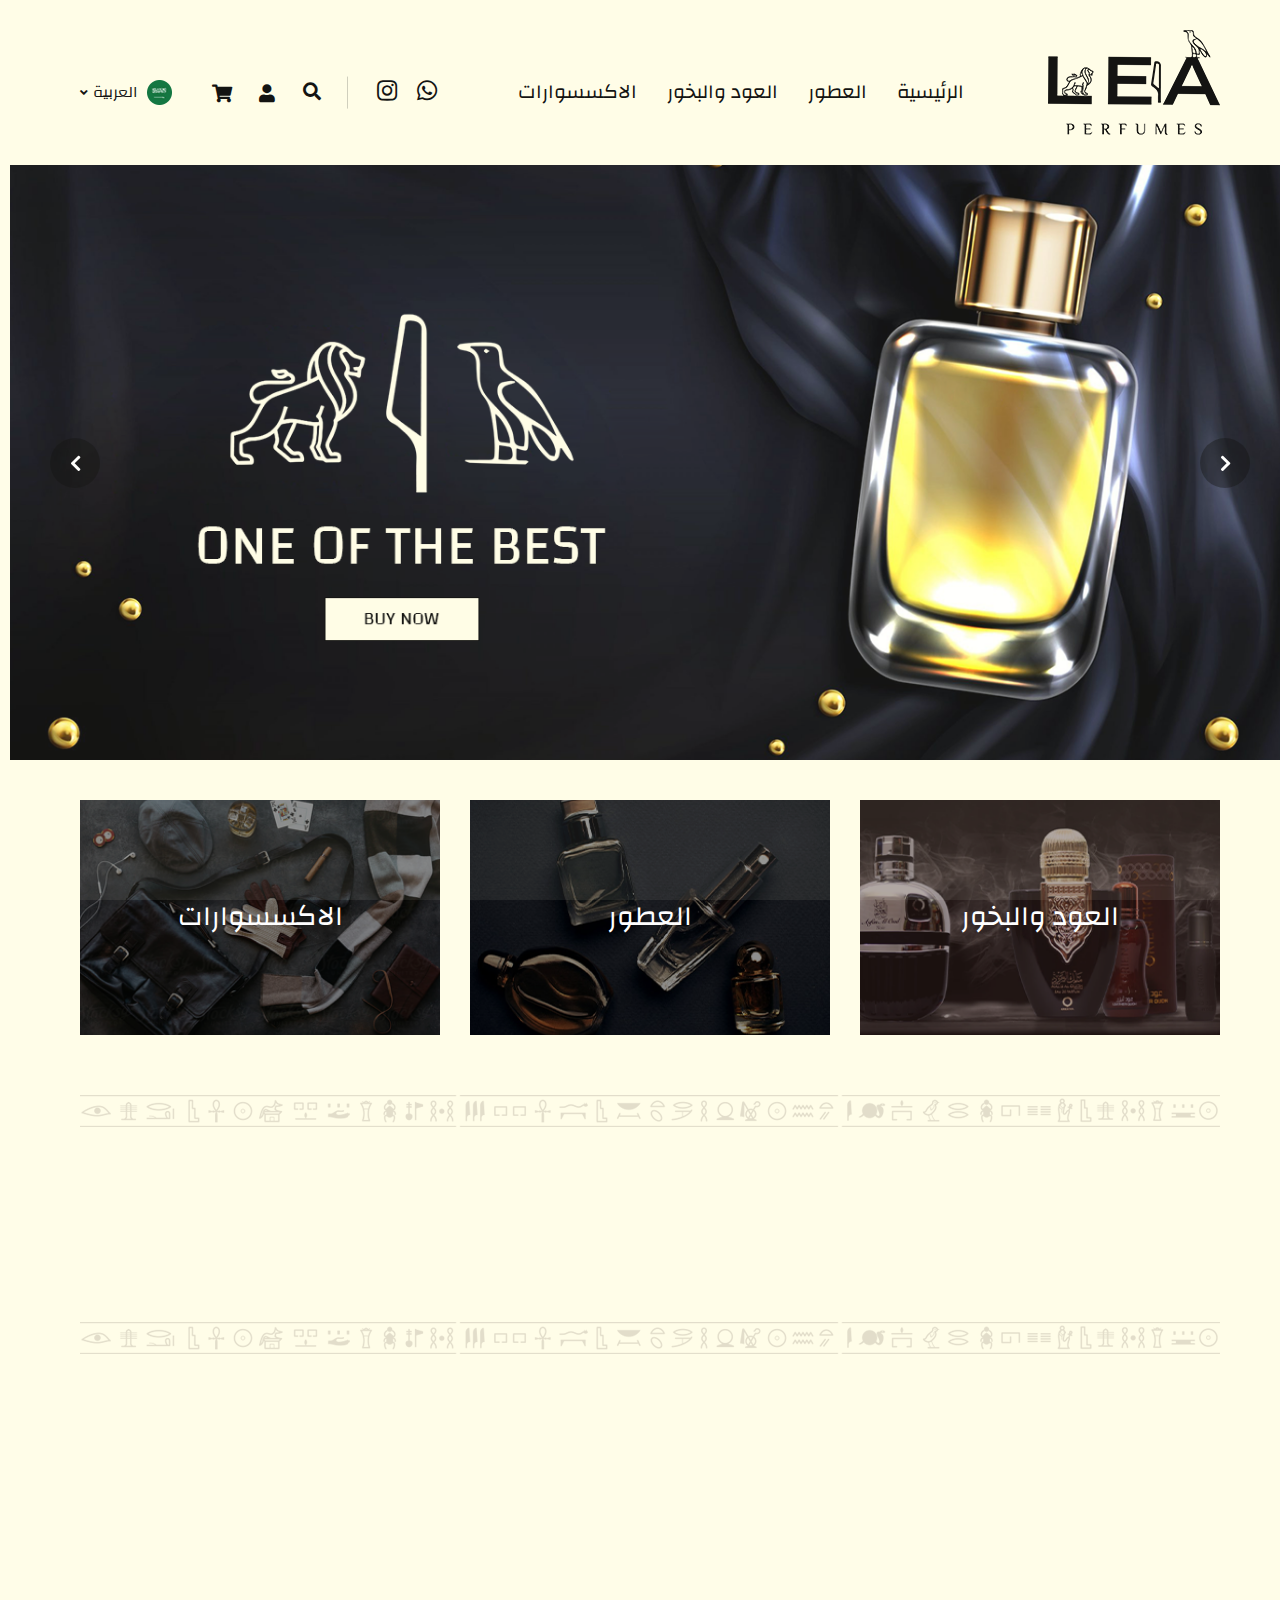
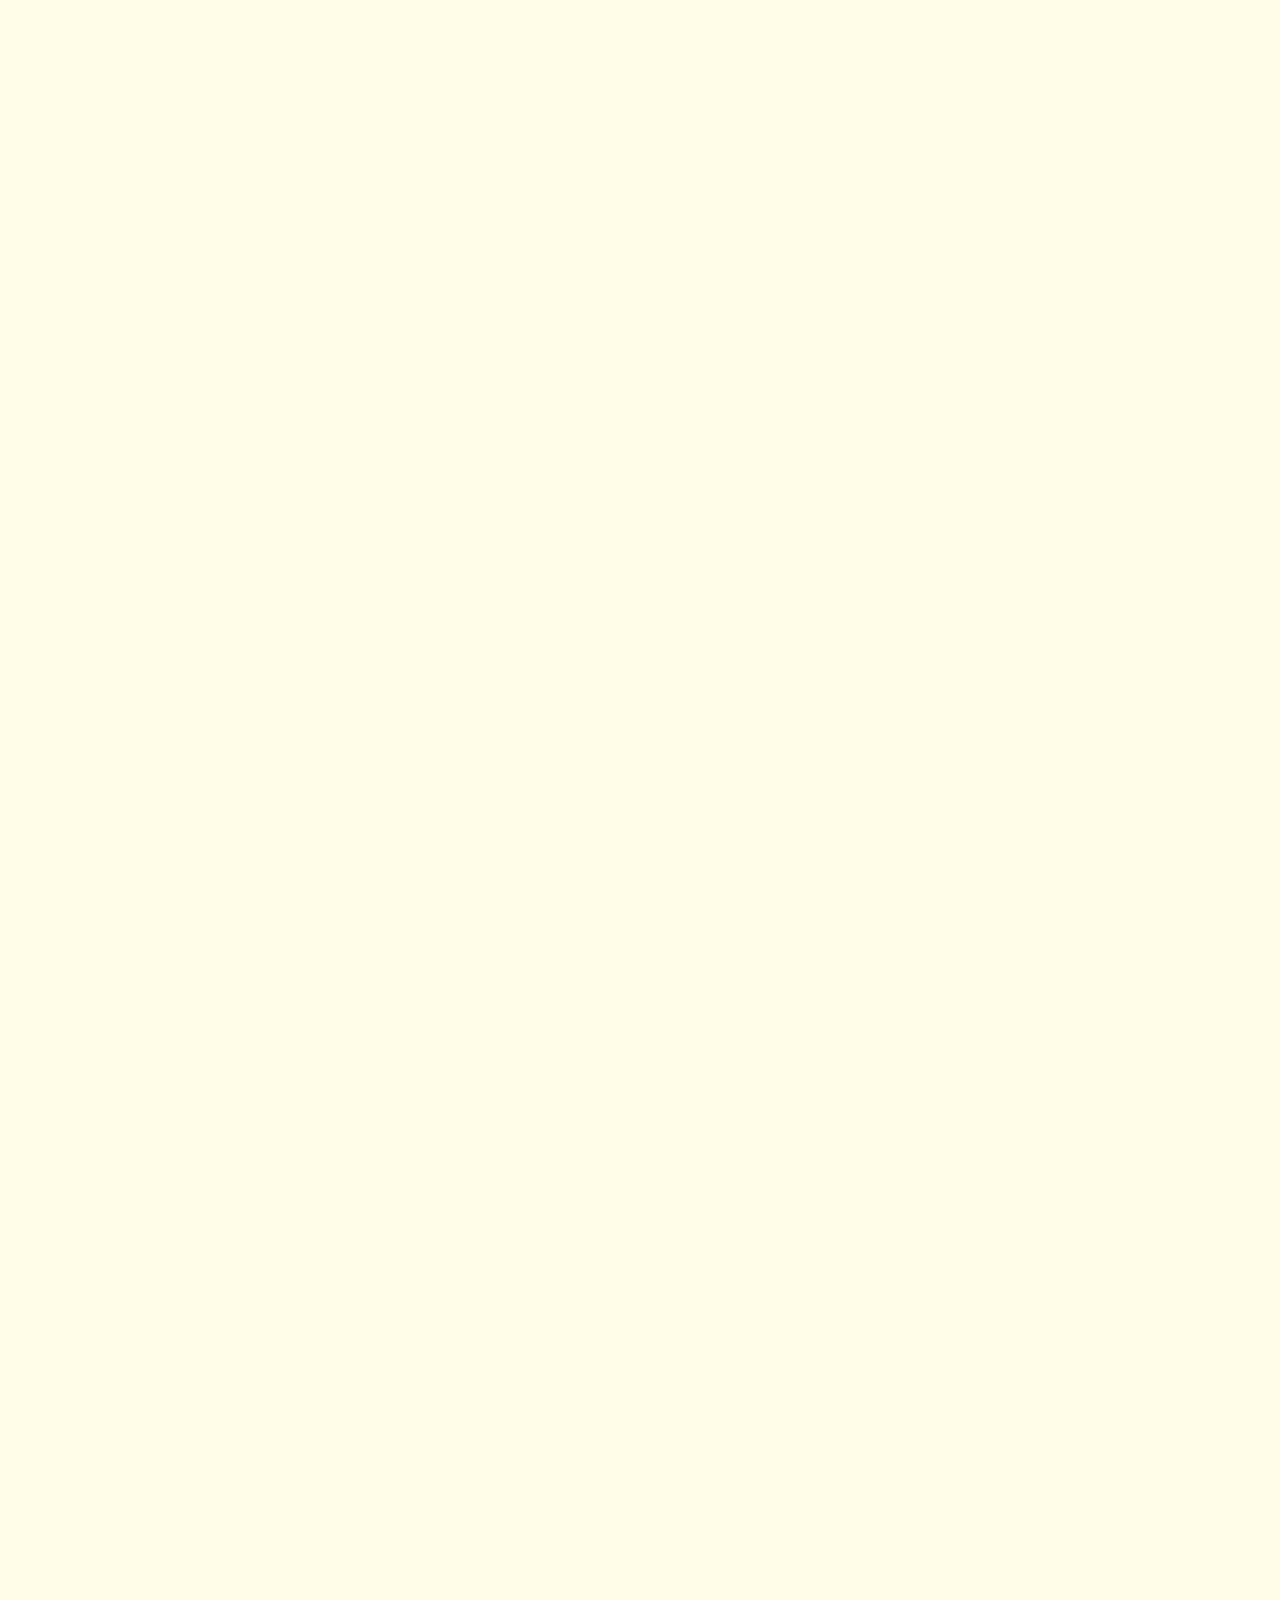
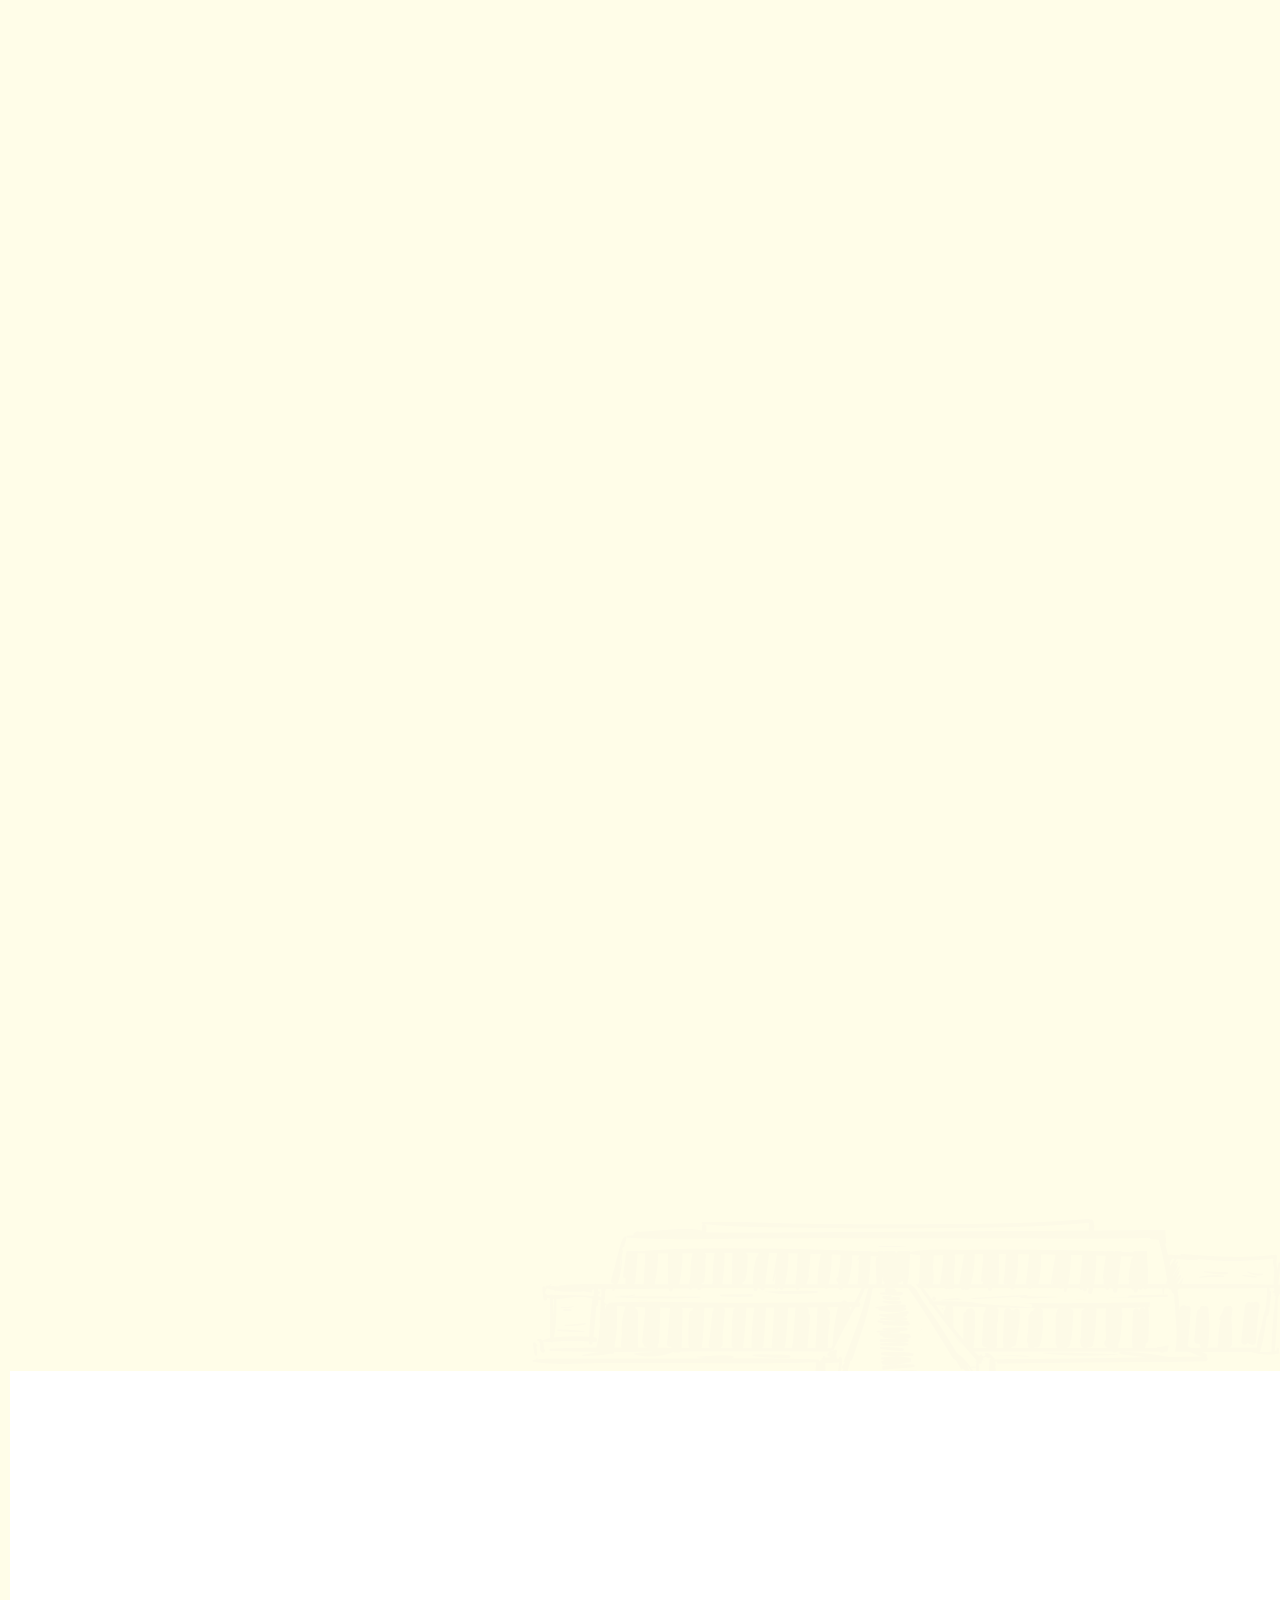
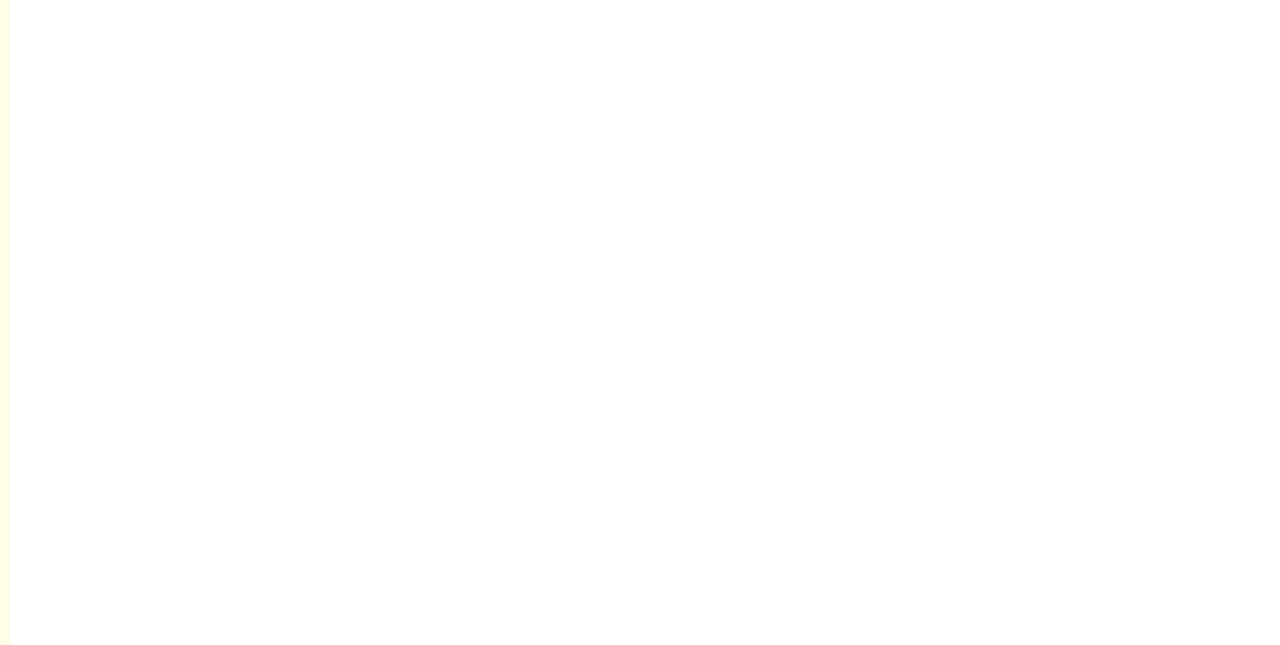
==== index-ar.html @ 0397a3d7 "Adding Project Files" ====
<!DOCTYPE html>

<html lang="ar" dir="rtl">

<head>
    <meta charset="utf-8">
    <meta http-equiv="X-UA-Compatible" content="IE=edge">
    <title>عطور ليا</title>
    <meta name="description" content="">
    <meta name="viewport" content="width=device-width, initial-scale=1">
    <link rel="icon" href="images/logo/logo.png" type="image/x-icon">
    <link rel="stylesheet" href="css/all.min.css">
    <link rel="stylesheet" href="css/bootstrap.min.css">
    <link rel="stylesheet" href="css/bootstrap-rtl.min.css">
    <link rel="stylesheet" href="css/fonts.css">
    <link rel="stylesheet" href="css/animate.css">
    <link rel="stylesheet" href="css/owl.carousel.min.css">
    <link rel="stylesheet" href="css/owl.theme.default.min.css">
    <link rel="stylesheet" href="css/Linearicons.css">
    <link rel="stylesheet" href="css/main.css">
</head>

<body>
    <!----------------------------------------- Page Overlay ------------------------------------>
    <div class="loading-overlay">
        <div class="loading-overlay-box">
            <img src="images/logo/logo.png">
            <div class="progress-bar">
                <span class="bar"><span class="progress"></span></span>
            </div>
        </div>
    </div>


    <!--------------------------------------- Header Start -------------------------------------->
    <div class="mo-header">
        <div class="container">
            <div class="header-content">
                <div class="logo-box">
                    <div class="logo">
                        <a href="#!"><img class="logo-img" src="images/logo/logo.png"></a>
                    </div>
                </div>
                <div class="mo-nav">
                    <button class="close"><i class="fa fa-times"></i></button>
                    <div class="lang">
                        <div class="flag">
                            <img class="lang-img" src="images/header/flag-ar.png">
                        </div>
                        <p class="lang-name">العربية</p>
                        <ul class="lang-list list-unstyled">
                            <li class="lang-li"><a class="lang-link" href="index.html">English</a></li>
                            <li class="lang-li"><a class="lang-link" href="index-ar.html">العربية</a></li>
                        </ul>
                    </div>
                    <ul class="nav-list list-unstyled">
                        <li class="nav-li"><a class="nav-link active" href="#!">الرئيسية</a></li>
                        <li class="nav-li config-box">
                            <a class="nav-link" href="#!">
                                <p class="config-name">حسابي</p>
                            </a>
                            <ul class="config-list list-unstyled">
                                <li class="config-li"><a class="config-link" href="#!">تسجيل دخول</a></li>
                                <li class="config-li"> <a class="config-link" href="#!">تسجيل جديد</a></li>
                            </ul>
                        </li>
                        <li class="nav-li"><a class="nav-link" href="#!">العطور</a></li>
                        <li class="nav-li"><a class="nav-link" href="#!">العود والبخور</a></li>
                        <li class="nav-li"><a class="nav-link" href="#!">الاكسسوارات</a></li>
                    </ul>
                </div>
                <div class="rools">
                    <ul class="icons-list list-unstyled">
                        <li class="icon-li"><a class="icon-link" href="#!"><i class="fab fa-whatsapp"></i></a></li>
                        <li class="icon-li"><a class="icon-link" href="#!"><i class="fab fa-instagram"></i></a></li>
                    </ul>
                    <div class="terms">
                        <div class="menu term-tool">
                            <i class="menu-icon term-icon open-menu"></i>
                        </div>
                        <div class="search term-tool">
                            <i class="search-icon term-icon open-search"></i>
                        </div>
                        <button class="close-search-btn"><i class="fa fa-times"></i></button>
                        <div class="search-box">
                            <div class="search-bar">
                                <input class="search-input" type="text" placeholder="عن ماذا تبحث ؟">
                                <button class="search-click"><i class="fa fa-search"></i></button>
                            </div>
                        </div>
                        <div class="config term-tool">
                            <i class="config-icon term-icon fa fa-user"></i>
                            <ul class="config-list list-unstyled">
                                <li class="config-li"><a class="config-link" href="#!">تسجيل الدخول</a></li>
                                <li class="config-li"> <a class="config-link" href="#!">تسجيل جديد</a></li>
                            </ul>
                        </div>
                        <div class="shop term-tool">
                            <i class="shop-icon term-icon fa fa-shopping-cart"></i>
                        </div>
                    </div>
                    <div class="lang">
                        <div class="flag">
                            <img class="lang-img" src="images/header/flag-ar.png">
                        </div>
                        <p class="lang-name">العربية</p>
                        <ul class="lang-list list-unstyled">
                            <li class="lang-li"><a class="lang-link" href="index.html">English</a></li>
                            <li class="lang-li"><a class="lang-link" href="index-ar.html">العربية</a></li>
                        </ul>
                    </div>
                </div>
            </div>
        </div>
    </div>
    <!---------------------------------------- Header End --------------------------------------->


    <!------------------------------------- Mian Slider Start ----------------------------------->
    <div class="main-slider wow animate__zoomIn" data-wow-duration="0.7s">
        <div class="owl-carousel owl-theme">
            <div class="main-item">
                <a href="#!"><img class="main-img" src="images/main-slider/slider.png"></a>
            </div>
            <div class="main-item">
                <a href="#!"><img class="main-img" src="images/main-slider/slider.png"></a>
            </div>
            <div class="main-item">
                <a href="#!"><img class="main-img" src="images/main-slider/slider.png"></a>
            </div>
            <div class="main-item">
                <a href="#!"><img class="main-img" src="images/main-slider/slider.png"></a>
            </div>
        </div>
    </div>
    <!-------------------------------------- Mian Slider End ------------------------------------>


    <!-------------------------------------- Categories Start ----------------------------------->
    <div class="categories">
        <div class="container">
            <div class="row">
                <div class="col-md-4 col-sm-6 col-xs-12">
                    <div class="cat wow animate__fadeInDown" data-wow-duration="0.7s">
                        <a class="cat-link" href="#!"><img class="cat-img" src="images/categories/1.png"></a>
                        <a class="cat-name" href="#!">العود والبخور</a>
                    </div>
                </div>
                <div class="col-md-4 col-sm-6 col-xs-12">
                    <div class="cat wow animate__fadeInDown" data-wow-duration="0.7s">
                        <a class="cat-link" href="#!"><img class="cat-img" src="images/categories/2.png"></a>
                        <a class="cat-name" href="#!">العطور</a>
                    </div>
                </div>
                <div class="col-md-4 col-md-push-0 col-sm-6 col-sm-push-3 col-xs-12">
                    <div class="cat wow animate__fadeInDown" data-wow-duration="0.7s">
                        <a class="cat-link" href="#!"><img class="cat-img" src="images/categories/3.png"></a>
                        <a class="cat-name" href="#!">الاكسسوارات</a>
                    </div>
                </div>
            </div>
        </div>
    </div>
    <!--------------------------------------- Categories End ------------------------------------>


    <!---------------------------------------- Features Start ----------------------------------->
    <div class="features design">
        <div class="container">
            <div class="features-big-box">
                <img class="back-img" src="images/features/back.png">
                <div class="row">
                    <div class="features-box wow animate__fadeInDown" data-wow-duration="0.7s">
                        <div class="col-md-3 col-xs-12">
                            <div class="feature">
                                <div class="feature-icon-box">
                                    <i class="fa fa-star"></i>
                                </div>
                                <div class="feature-content">
                                    <h3 class="feature-name">منتج ممتاز</h3>
                                </div>
                            </div>
                        </div>

                        <div class="col-md-3 col-xs-12">
                            <div class="feature">
                                <div class="feature-icon-box">
                                    <i class="fas fa-shield-alt"></i>
                                </div>
                                <div class="feature-content">
                                    <h3 class="feature-name">ضمان المال</h3>
                                </div>
                            </div>
                        </div>

                        <div class="col-md-3 col-xs-12">
                            <div class="feature">
                                <div class="feature-icon-box">
                                    <i class="fas fa-archive"></i>
                                </div>
                                <div class="feature-content">
                                    <h3 class="feature-name">شحن سريع</h3>
                                </div>
                            </div>
                        </div>

                        <div class="col-md-3 col-xs-12">
                            <div class="feature">
                                <div class="feature-icon-box">
                                    <i class="fas fa-headset"></i>
                                </div>
                                <div class="feature-content">
                                    <h3 class="feature-name">الدعم عبر الإنترنت</h3>
                                </div>
                            </div>
                        </div>
                    </div>
                </div>
                <img class="back-img" src="images/features/back.png">
            </div>
        </div>
    </div>
    <!----------------------------------------- Features End ------------------------------------>


    <!------------------------------------- Bestsellers Start ----------------------------------->
    <div class="bestseller">
        <div class="container">
            <h2 class="sections-title  wow animate__fadeInDown" data-wow-duration="0.7s">الأكثر مبيعاً</h2>
            <div class="item-box wow animate__fadeInDown" data-wow-duration="0.7s">
                <img class="back-item-img" src="images/sub-sliders/back.png">
                <img class="back-item-img" src="images/sub-sliders/back.png">
                <div class="sub-item">
                    <div class="item-img-box">
                        <a href="#!"><img class="item-img" src="images/sub-sliders/1.png"></a>
                    </div>
                    <div class="item-content">
                        <a class="item-name" href="#!">Ange Ou Demon Le Secret EDP 100ml</a>
                        <div class="price-box">
                            <span class="first-price">355.80 ريال</span>
                            <span class="last-price">355.80 ريال</span>
                        </div>
                    </div>
                </div>
            </div>
            <div class="item-box wow animate__fadeInDown" data-wow-duration="0.7s">
                <img class="back-item-img" src="images/sub-sliders/back.png">
                <img class="back-item-img" src="images/sub-sliders/back.png">
                <div class="sub-item">
                    <div class="item-img-box">
                        <a href="#!"><img class="item-img" src="images/sub-sliders/2.png"></a>
                    </div>
                    <div class="item-content">
                        <a class="item-name" href="#!">Ange Ou Demon Le Secret EDP 100ml</a>
                        <div class="price-box">
                            <span class="first-price">355.80 ريال</span>
                        </div>
                    </div>
                </div>
            </div>
        </div>
    </div>
    <!-------------------------------------- Bestsellers End ------------------------------------>


    <!---------------------------------------- Banner Start ------------------------------------->
    <div class="banner wow animate__zoomIn" data-wow-duration="0.7s">
        <div class="container">
            <div class="banner-item">
                <a href="#!"><img class="banner-img" src="images/banner/banner.png"></a>
            </div>
        </div>
    </div>
    <!----------------------------------------- Banner End -------------------------------------->


    <!--------------------------------------- Specials Start ------------------------------------>
    <div class="specials design">
        <div class="container">
            <h2 class="sections-title wow animate__fadeInDown" data-wow-duration="0.7s">العروض الخاصة</h2>
            <div class="owl-carousel owl-theme wow animate__zoomIn" data-wow-duration="0.7s">
                <div class="sub-item">
                    <div class="item-img-box">
                        <a href="#!"><img class="item-img" src="images/sub-sliders/1.png"></a>
                    </div>
                    <div class="item-content">
                        <a class="item-name" href="#!">Ange Ou Demon Le Secret EDP 100ml</a>
                        <div class="price-box">
                            <span class="first-price">355.80 ريال</span>
                            <span class="last-price">355.80 ريال</span>
                        </div>
                    </div>
                </div>
                <div class="sub-item">
                    <div class="item-img-box">
                        <a href="#!"><img class="item-img" src="images/sub-sliders/2.png"></a>
                    </div>
                    <div class="item-content">
                        <a class="item-name" href="#!">Ange Ou Demon Le Secret EDP 100ml</a>
                        <div class="price-box">
                            <span class="first-price">355.80 ريال</span>
                            <span class="last-price">355.80 ريال</span>
                        </div>
                    </div>
                </div>
                <div class="sub-item">
                    <div class="item-img-box">
                        <a href="#!"><img class="item-img" src="images/sub-sliders/1.png"></a>
                    </div>
                    <div class="item-content">
                        <a class="item-name" href="#!">Ange Ou Demon Le Secret EDP 100ml</a>
                        <div class="price-box">
                            <span class="first-price">355.80 ريال</span>
                            <span class="last-price">355.80 ريال</span>
                        </div>
                    </div>
                </div>
            </div>
            <a href="#!" class="view-more wow animate__fadeInDown" data-wow-duration="0.7s">عرض المزيد</a>
        </div>
    </div>
    <!---------------------------------------- Specials End ------------------------------------->


    <!---------------------------------------- Brands Start ------------------------------------->
    <div class="brands design">
        <div class="container">
            <div class="owl-carousel owl-theme wow animate__zoomIn" data-wow-duration="0.7s">
                <div class="brand">
                    <div class="brand-img-box">
                        <a href="#!"><img class="brand-img" src="images/brands/1.png"></a>
                    </div>
                </div>
                <div class="brand">
                    <div class="brand-img-box">
                        <a href="#!"><img class="brand-img" src="images/brands/1.png"></a>
                    </div>
                </div>
                <div class="brand">
                    <div class="brand-img-box">
                        <a href="#!"><img class="brand-img" src="images/brands/1.png"></a>
                    </div>
                </div>
                <div class="brand">
                    <div class="brand-img-box">
                        <a href="#!"><img class="brand-img" src="images/brands/1.png"></a>
                    </div>
                </div>
                <div class="brand">
                    <div class="brand-img-box">
                        <a href="#!"><img class="brand-img" src="images/brands/1.png"></a>
                    </div>
                </div>
                <div class="brand">
                    <div class="brand-img-box">
                        <a href="#!"><img class="brand-img" src="images/brands/1.png"></a>
                    </div>
                </div>
            </div>
        </div>
    </div>
    <!----------------------------------------- Brands End -------------------------------------->


    <!-------------------------------------- Newsletter Start ----------------------------------->
    <div class="newsletter">
        <div class="container">
            <div class="newsletter-box wow animate__fadeInDown" data-wow-duration="0.7s">
                <div class="newsletter-content">
                    <h2 class="newsletter-title">النشرة البريدية</h2>
                    <p class="newsletter-desc">اشترك في النشرة الإخبارية لدينا ليتم تحديثها</p>
                </div>
                <div class="email">
                    <input class="email-input" type="text" placeholder="ادخل بريدك الإلكتروني">
                    <button class="subscribe">Send</button>
                </div>
            </div>
        </div>
    </div>
    <!--------------------------------------- Newsletter End ------------------------------------>


    <!---------------------------------------- Footer Start ------------------------------------->
    <div class="footer">
        <div class="container">
            <div class="footer-top wow animate__fadeInDown" data-wow-duration="0.7s">
                <div class="row">
                    <div class="col-md-4 col-xs-12">
                        <div class="footer-col one">
                            <div class="logo">
                                <a href="#!"><img class="logo-img" src="images/logo/logo.png"></a>
                            </div>
                            <ul class="icons-list list-unstyled">
                                <li class="icon-li"><a class="icon-link" href="#!"><i class="fab fa-facebook-f"></i></a></li>
                                <li class="icon-li"><a class="icon-link" href="#!"><i class="fab fa-twitter"></i></a></li>
                                <li class="icon-li"><a class="icon-link" href="#!"><i class="fab fa-instagram"></i></a></li>
                                <li class="icon-li"><a class="icon-link" href="#!"><i class="fab fa-whatsapp"></i></a></li>
                                <li class="icon-li"><a class="icon-link" href="#!"><i class="fab fa-snapchat-ghost"></i></a></li>
                            </ul>
                        </div>
                    </div>

                    <div class="slide-group" id="parent">
                        <div class="col-md-2 col-xs-12">
                            <div class="footer-col two first">
                                <h3 class="footer-heading">
                                    <a class="footer-link plus" data-toggle="collapse" data-target="#collapseOne" aria-expanded="false" aria-controls="collapseOne">معلومات</a>
                                </h3>
                                <div class="slide-list collapse" id="collapseOne" data-parent="#parent">
                                    <ul class="info-list list-unstyled">
                                        <li class="info-list-li"><a class="info-link" href="#!">من نحن</a></li>
                                        <li class="info-list-li"><a class="info-link" href="#!">الشحن والتوصيل</a></li>
                                        <li class="info-list-li"><a class="info-link" href="#!">الحسابات البنكية</a></li>
                                        <li class="info-list-li"><a class="info-link" href="#!">الخصوصية</a></li>
                                        <li class="info-list-li"><a class="info-link" href="#!">الشروط والأحكام</a></li>
                                    </ul>
                                </div>
                            </div>
                        </div>

                        <div class="col-md-2 col-xs-12">
                            <div class="footer-col two second">
                                <h3 class="footer-heading">
                                    <a class="footer-link plus" data-toggle="collapse" data-target="#collapseTwo" aria-expanded="false" aria-controls="collapseTwo">خدمة العملاء</a>
                                </h3>
                                <div class="slide-list collapse" id="collapseTwo" data-parent="#parent">
                                    <ul class="info-list list-unstyled">
                                        <li class="info-list-li"><a class="info-link" href="#!">تواصل معنا</a></li>
                                        <li class="info-list-li"><a class="info-link" href="#!">ارجاع الطلب</a></li>
                                        <li class="info-list-li"><a class="info-link" href="#!">خريطة الموقع</a></li>
                                    </ul>
                                </div>
                            </div>
                        </div>

                        <div class="col-md-2 col-xs-12">
                            <div class="footer-col two third">
                                <h3 class="footer-heading">
                                    <a class="footer-link plus" data-toggle="collapse" data-target="#collapseThree" aria-expanded="false" aria-controls="collapseThree">إضافات</a>
                                </h3>
                                <div class="slide-list collapse" id="collapseThree" data-parent="#parent">
                                    <ul class="info-list list-unstyled">
                                        <li class="info-list-li"><a class="info-link" href="#!">الشركات</a></li>
                                        <li class="info-list-li"><a class="info-link" href="#!">قسائم الهدايا</a></li>
                                        <li class="info-list-li"><a class="info-link" href="#!">الشركات التابعة</a></li>
                                        <li class="info-list-li"><a class="info-link" href="#!">العروض الخاصة</a></li>
                                    </ul>
                                </div>
                            </div>
                        </div>

                        <div class="col-md-2 col-xs-12">
                            <div class="footer-col two last">
                                <h3 class="footer-heading">
                                    <a class="footer-link plus" data-toggle="collapse" data-target="#collapseFour" aria-expanded="false" aria-controls="collapseFour">حسابي</a>
                                </h3>
                                <div class="slide-list collapse" id="collapseFour" data-parent="#parent">
                                    <ul class="info-list list-unstyled">
                                        <li class="info-list-li"><a class="info-link" href="#!">حسابي</a></li>
                                        <li class="info-list-li"><a class="info-link" href="#!">طلباتي</a></li>
                                        <li class="info-list-li"><a class="info-link" href="#!">قائمة رغباتي</a></li>
                                        <li class="info-list-li"><a class="info-link" href="#!">النشرة البريدية</a></li>
                                    </ul>
                                </div>
                            </div>
                        </div>
                    </div>
                </div>
            </div>

            <div class="footer-bottom wow animate__zoomIn" data-wow-duration="0.7s">
                <img class="footer-bottom-back" src="images/features/back.png">
                <div class="footer-bottom-box">
                    <div class="footer-bottom-content">
                        <div class="copyrights">
                            <p class="first-p">&copy; عطور ليا 2021</p>
                            <p class="last-p"> - صنع في
                                <a href="https://tasawk.com.sa/"><img class="tasawk" src="images/footer/tasawk.png"></a>
                            </p>
                        </div>
                        <div class="payment">
                            <img class="pay-img" src="images/footer/payment.png">
                        </div>
                    </div>
                </div>
            </div>
        </div>
    </div>
    <!----------------------------------------- Footer End -------------------------------------->



    <!-------------------------------------- Overlay background --------------------------------->
    <div class="overlay-box"></div>
    <div class="overlay-box2"></div>
    <div class="overlay-box3"></div>




    <script src="js/jquery-3.5.1.min.js"></script>
    <script src="js/bootstrap.min.js"></script>
    <script src="js/bootstrap-select.min.js"></script>
    <script src="js/owl.carousel.min.js"></script>
    <script src="js/wow.min.js"></script>
    <script src="js/main.js"></script>
</body>

</html>
---- css/fonts.css ----
@font-face {
    font-family: "Changa";
    src: url("../webfonts/Changa/Changa-ExtraLight.woff2") format("woff2"), url("../webfonts/Changa/Changa-ExtraLight.woff") format("woff"), url("../webfonts/Changa/Changa-ExtraLight.ttf") format("truetype");
    font-weight: 200;
    font-style: normal;
}

@font-face {
    font-family: "Changa";
    src: url("../webfonts/Changa/Changa-Light.woff2") format("woff2"), url("../webfonts/Changa/Changa-Light.woff") format("woff"), url("../webfonts/Changa/Changa-Light.ttf") format("truetype");
    font-weight: 300;
    font-style: normal;
}

@font-face {
    font-family: "Changa";
    src: url("../webfonts/Changa/Changa-Regular.woff2") format("woff2"), url("../webfonts/Changa/Changa-Regular.woff") format("woff"), url("../webfonts/Changa/Changa-Regular.ttf") format("truetype");
    font-weight: 400;
    font-style: normal;
}

@font-face {
    font-family: "Changa";
    src: url("../webfonts/Changa/Changa-Medium.woff2") format("woff2"), url("../webfonts/Changa/Changa-Medium.woff") format("woff"), url("../webfonts/Changa/Changa-Medium.ttf") format("truetype");
    font-weight: 500;
    font-style: normal;
}

@font-face {
    font-family: "Changa";
    src: url("../webfonts/Changa/Changa-SemiBold.woff2") format("woff2"), url("../webfonts/Changa/Changa-SemiBold.woff") format("woff"), url("../webfonts/Changa/Changa-SemiBold.ttf") format("truetype");
    font-weight: 600;
    font-style: normal;
}

@font-face {
    font-family: "Changa";
    src: url("../webfonts/Changa/Changa-Bold.woff2") format("woff2"), url("../webfonts/Changa/Changa-Bold.woff") format("woff"), url("../webfonts/Changa/Changa-Bold.ttf") format("truetype");
    font-weight: 700;
    font-style: normal;
}

@font-face {
    font-family: "Changa";
    src: url("../webfonts/Changa/Changa-ExtraBold.woff2") format("woff2"), url("../webfonts/Changa/Changa-ExtraBold.woff") format("woff"), url("../webfonts/Changa/Changa-ExtraBold.ttf") format("truetype");
    font-weight: 800;
    font-style: normal;
}
---- css/Linearicons.css ----
@font-face {
    font-family: 'Linearicons-Free';
    src: url('../webfonts/Linearicons/Linearicons-Free.eot?w118d');
    src: url('../webfonts/Linearicons/Linearicons-Free.eot?#iefixw118d') format('embedded-opentype'), url('../webfonts/Linearicons/Linearicons-Free.woff2?w118d') format('woff2'), url('../webfonts/Linearicons/Linearicons-Free.woff?w118d') format('woff'), url('../webfonts/Linearicons/Linearicons-Free.ttf?w118d') format('truetype'), url('../webfonts/Linearicons/Linearicons-Free.svg?w118d#Linearicons-Free') format('svg');
    font-weight: normal;
    font-style: normal;
}

.lnr {
    font-family: 'Linearicons-Free';
    speak: none;
    font-style: normal;
    font-weight: normal;
    font-variant: normal;
    text-transform: none;
    line-height: 1;
    /* Better Font Rendering =========== */
    -webkit-font-smoothing: antialiased;
    -moz-osx-font-smoothing: grayscale;
}

.lnr-home:before {
    content: "\e800";
}

.lnr-apartment:before {
    content: "\e801";
}

.lnr-pencil:before {
    content: "\e802";
}

.lnr-magic-wand:before {
    content: "\e803";
}

.lnr-drop:before {
    content: "\e804";
}

.lnr-lighter:before {
    content: "\e805";
}

.lnr-poop:before {
    content: "\e806";
}

.lnr-sun:before {
    content: "\e807";
}

.lnr-moon:before {
    content: "\e808";
}

.lnr-cloud:before {
    content: "\e809";
}

.lnr-cloud-upload:before {
    content: "\e80a";
}

.lnr-cloud-download:before {
    content: "\e80b";
}

.lnr-cloud-sync:before {
    content: "\e80c";
}

.lnr-cloud-check:before {
    content: "\e80d";
}

.lnr-database:before {
    content: "\e80e";
}

.lnr-lock:before {
    content: "\e80f";
}

.lnr-cog:before {
    content: "\e810";
}

.lnr-trash:before {
    content: "\e811";
}

.lnr-dice:before {
    content: "\e812";
}

.lnr-heart:before {
    content: "\e813";
}

.lnr-star:before {
    content: "\e814";
}

.lnr-star-half:before {
    content: "\e815";
}

.lnr-star-empty:before {
    content: "\e816";
}

.lnr-flag:before {
    content: "\e817";
}

.lnr-envelope:before {
    content: "\e818";
}

.lnr-paperclip:before {
    content: "\e819";
}

.lnr-inbox:before {
    content: "\e81a";
}

.lnr-eye:before {
    content: "\e81b";
}

.lnr-printer:before {
    content: "\e81c";
}

.lnr-file-empty:before {
    content: "\e81d";
}

.lnr-file-add:before {
    content: "\e81e";
}

.lnr-enter:before {
    content: "\e81f";
}

.lnr-exit:before {
    content: "\e820";
}

.lnr-graduation-hat:before {
    content: "\e821";
}

.lnr-license:before {
    content: "\e822";
}

.lnr-music-note:before {
    content: "\e823";
}

.lnr-film-play:before {
    content: "\e824";
}

.lnr-camera-video:before {
    content: "\e825";
}

.lnr-camera:before {
    content: "\e826";
}

.lnr-picture:before {
    content: "\e827";
}

.lnr-book:before {
    content: "\e828";
}

.lnr-bookmark:before {
    content: "\e829";
}

.lnr-user:before {
    content: "\e82a";
}

.lnr-users:before {
    content: "\e82b";
}

.lnr-shirt:before {
    content: "\e82c";
}

.lnr-store:before {
    content: "\e82d";
}

.lnr-cart:before {
    content: "\e82e";
}

.lnr-tag:before {
    content: "\e82f";
}

.lnr-phone-handset:before {
    content: "\e830";
}

.lnr-phone:before {
    content: "\e831";
}

.lnr-pushpin:before {
    content: "\e832";
}

.lnr-map-marker:before {
    content: "\e833";
}

.lnr-map:before {
    content: "\e834";
}

.lnr-location:before {
    content: "\e835";
}

.lnr-calendar-full:before {
    content: "\e836";
}

.lnr-keyboard:before {
    content: "\e837";
}

.lnr-spell-check:before {
    content: "\e838";
}

.lnr-screen:before {
    content: "\e839";
}

.lnr-smartphone:before {
    content: "\e83a";
}

.lnr-tablet:before {
    content: "\e83b";
}

.lnr-laptop:before {
    content: "\e83c";
}

.lnr-laptop-phone:before {
    content: "\e83d";
}

.lnr-power-switch:before {
    content: "\e83e";
}

.lnr-bubble:before {
    content: "\e83f";
}

.lnr-heart-pulse:before {
    content: "\e840";
}

.lnr-construction:before {
    content: "\e841";
}

.lnr-pie-chart:before {
    content: "\e842";
}

.lnr-chart-bars:before {
    content: "\e843";
}

.lnr-gift:before {
    content: "\e844";
}

.lnr-diamond:before {
    content: "\e845";
}

.lnr-linearicons:before {
    content: "\e846";
}

.lnr-dinner:before {
    content: "\e847";
}

.lnr-coffee-cup:before {
    content: "\e848";
}

.lnr-leaf:before {
    content: "\e849";
}

.lnr-paw:before {
    content: "\e84a";
}

.lnr-rocket:before {
    content: "\e84b";
}

.lnr-briefcase:before {
    content: "\e84c";
}

.lnr-bus:before {
    content: "\e84d";
}

.lnr-car:before {
    content: "\e84e";
}

.lnr-train:before {
    content: "\e84f";
}

.lnr-bicycle:before {
    content: "\e850";
}

.lnr-wheelchair:before {
    content: "\e851";
}

.lnr-select:before {
    content: "\e852";
}

.lnr-earth:before {
    content: "\e853";
}

.lnr-smile:before {
    content: "\e854";
}

.lnr-sad:before {
    content: "\e855";
}

.lnr-neutral:before {
    content: "\e856";
}

.lnr-mustache:before {
    content: "\e857";
}

.lnr-alarm:before {
    content: "\e858";
}

.lnr-bullhorn:before {
    content: "\e859";
}

.lnr-volume-high:before {
    content: "\e85a";
}

.lnr-volume-medium:before {
    content: "\e85b";
}

.lnr-volume-low:before {
    content: "\e85c";
}

.lnr-volume:before {
    content: "\e85d";
}

.lnr-mic:before {
    content: "\e85e";
}

.lnr-hourglass:before {
    content: "\e85f";
}

.lnr-undo:before {
    content: "\e860";
}

.lnr-redo:before {
    content: "\e861";
}

.lnr-sync:before {
    content: "\e862";
}

.lnr-history:before {
    content: "\e863";
}

.lnr-clock:before {
    content: "\e864";
}

.lnr-download:before {
    content: "\e865";
}

.lnr-upload:before {
    content: "\e866";
}

.lnr-enter-down:before {
    content: "\e867";
}

.lnr-exit-up:before {
    content: "\e868";
}

.lnr-bug:before {
    content: "\e869";
}

.lnr-code:before {
    content: "\e86a";
}

.lnr-link:before {
    content: "\e86b";
}

.lnr-unlink:before {
    content: "\e86c";
}

.lnr-thumbs-up:before {
    content: "\e86d";
}

.lnr-thumbs-down:before {
    content: "\e86e";
}

.lnr-magnifier:before {
    content: "\e86f";
}

.lnr-cross:before {
    content: "\e870";
}

.lnr-menu:before {
    content: "\e871";
}

.lnr-list:before {
    content: "\e872";
}

.lnr-chevron-up:before {
    content: "\e873";
}

.lnr-chevron-down:before {
    content: "\e874";
}

.lnr-chevron-left:before {
    content: "\e875";
}

.lnr-chevron-right:before {
    content: "\e876";
}

.lnr-arrow-up:before {
    content: "\e877";
}

.lnr-arrow-down:before {
    content: "\e878";
}

.lnr-arrow-left:before {
    content: "\e879";
}

.lnr-arrow-right:before {
    content: "\e87a";
}

.lnr-move:before {
    content: "\e87b";
}

.lnr-warning:before {
    content: "\e87c";
}

.lnr-question-circle:before {
    content: "\e87d";
}

.lnr-menu-circle:before {
    content: "\e87e";
}

.lnr-checkmark-circle:before {
    content: "\e87f";
}

.lnr-cross-circle:before {
    content: "\e880";
}

.lnr-plus-circle:before {
    content: "\e881";
}

.lnr-circle-minus:before {
    content: "\e882";
}

.lnr-arrow-up-circle:before {
    content: "\e883";
}

.lnr-arrow-down-circle:before {
    content: "\e884";
}

.lnr-arrow-left-circle:before {
    content: "\e885";
}

.lnr-arrow-right-circle:before {
    content: "\e886";
}

.lnr-chevron-up-circle:before {
    content: "\e887";
}

.lnr-chevron-down-circle:before {
    content: "\e888";
}

.lnr-chevron-left-circle:before {
    content: "\e889";
}

.lnr-chevron-right-circle:before {
    content: "\e88a";
}

.lnr-crop:before {
    content: "\e88b";
}

.lnr-frame-expand:before {
    content: "\e88c";
}

.lnr-frame-contract:before {
    content: "\e88d";
}

.lnr-layers:before {
    content: "\e88e";
}

.lnr-funnel:before {
    content: "\e88f";
}

.lnr-text-format:before {
    content: "\e890";
}

.lnr-text-format-remove:before {
    content: "\e891";
}

.lnr-text-size:before {
    content: "\e892";
}

.lnr-bold:before {
    content: "\e893";
}

.lnr-italic:before {
    content: "\e894";
}

.lnr-underline:before {
    content: "\e895";
}

.lnr-strikethrough:before {
    content: "\e896";
}

.lnr-highlight:before {
    content: "\e897";
}

.lnr-text-align-left:before {
    content: "\e898";
}

.lnr-text-align-center:before {
    content: "\e899";
}

.lnr-text-align-right:before {
    content: "\e89a";
}

.lnr-text-align-justify:before {
    content: "\e89b";
}

.lnr-line-spacing:before {
    content: "\e89c";
}

.lnr-indent-increase:before {
    content: "\e89d";
}

.lnr-indent-decrease:before {
    content: "\e89e";
}

.lnr-pilcrow:before {
    content: "\e89f";
}

.lnr-direction-ltr:before {
    content: "\e8a0";
}

.lnr-direction-rtl:before {
    content: "\e8a1";
}

.lnr-page-break:before {
    content: "\e8a2";
}

.lnr-sort-alpha-asc:before {
    content: "\e8a3";
}

.lnr-sort-amount-asc:before {
    content: "\e8a4";
}

.lnr-hand:before {
    content: "\e8a5";
}

.lnr-pointer-up:before {
    content: "\e8a6";
}

.lnr-pointer-right:before {
    content: "\e8a7";
}

.lnr-pointer-down:before {
    content: "\e8a8";
}

.lnr-pointer-left:before {
    content: "\e8a9";
}
---- css/main.css ----
/*==================================================================================
                                    General Styles
        ==================================================================================*/
        
        body {
            font-family: 'Changa', sans-serif;
            width: 100%;
            background-color: #fffde8;
            overflow-x: hidden;
        }
        
         :root {
            --main: #3e2723;
            --black: #000;
            --hover: #757575;
        }
        
        .overflow {
            overflow: hidden;
        }
        
         ::-webkit-scrollbar {
            width: 8px;
            background: #fff;
        }
        
         ::-webkit-scrollbar-thumb {
            background: var(--main);
            border-radius: 0;
            border: 1px solid #eee;
        }
        
        .rotate::after {
            content: "";
            transform: rotate(180deg);
            transition: all 0.4s ease-in-out;
        }
        
        html[dir=ltr] .rotate::after {
            transform: rotate(-180deg);
        }
        
        .rotate-reverse::after {
            content: "";
            transform: rotate(0deg);
            transition: all 0.4s ease-in-out;
        }
        /*==================================================================================
                                    Main Styles
        ==================================================================================*/
        /***************************** Header Section Start ***************************/
        
        .header-content {
            display: flex;
            flex-direction: row;
            justify-content: space-between;
            align-items: center;
            padding: 30px 0;
        }
        
        .logo-box {
            width: 175px;
        }
        
        .logo {
            width: 100%;
        }
        
        .logo-img {
            max-width: 100%;
        }
        
        .mo-nav .lang,
        .nav-li:nth-child(2),
        .close {
            display: none;
        }
        
        .mo-nav {
            padding-top: 20px;
        }
        
        .nav-list {
            display: flex;
            flex-direction: row;
            align-items: center;
            margin-bottom: 0;
        }
        
        .nav-li {
            margin-inline-end: 30px;
        }
        
        .nav-li:last-child {
            margin-inline-end: 0;
        }
        
        .nav-li .nav-link {
            font-size: 20px;
            font-weight: 400;
            color: var(--black);
            text-decoration: none;
            transition: all 0.4s ease-in-out;
        }
        
        .nav-li .nav-link:hover {
            color: var(--hover);
        }
        
        .rools {
            display: flex;
            flex-direction: row;
            align-items: center;
            padding-top: 20px;
        }
        
        .rools .icons-list {
            display: flex;
            flex-direction: row;
            align-items: center;
            padding-inline-end: 30px;
            position: relative;
            margin-bottom: 0;
        }
        
        .rools .icons-list::after {
            content: "";
            position: absolute;
            top: 50%;
            transform: translateY(-50%);
            right: 0;
            height: 100%;
            width: 1px;
            background-color: #cccbba;
        }
        
        html[dir=rtl] .rools .icons-list::after {
            right: auto;
            left: 0;
        }
        
        .rools .icon-li {
            margin-inline-end: 20px;
        }
        
        .rools .icon-li:last-child {
            margin-inline-end: 0;
        }
        
        .rools .icon-li .icon-link {
            color: var(--black);
            font-size: 23px;
            transition: all 0.4s ease-in-out;
        }
        
        .rools .icon-li .icon-link:hover {
            color: var(--hover);
        }
        
        .terms {
            display: flex;
            flex-direction: row;
            align-items: center;
            margin-inline-start: 15px;
            margin-inline-end: 30px;
        }
        
        .term-tool {
            position: relative;
            display: flex;
            flex-direction: row;
            justify-content: center;
            align-items: center;
            width: 40px;
            height: 40px;
            border-radius: 50%;
            color: var(--black);
            cursor: pointer;
            margin-inline-end: 5px;
            transition: all 0.4s ease-in-out;
        }
        
        .term-tool:last-child {
            margin-inline-end: 0;
        }
        
        .term-tool:hover {
            background: var(--main);
            color: #fff;
        }
        
        .term-icon {
            font-size: 18px;
        }
        
        .menu {
            display: none;
        }
        
        .open-menu::after {
            content: "\f0c9";
            font-family: "Font Awesome 5 Free";
            font-weight: 600;
            font-style: normal;
        }
        
        .close-menu::after {
            content: "\f00d";
            font-family: "Font Awesome 5 Free";
            font-weight: 600;
            font-style: normal;
        }
        /*** Search Box Start ***/
        
        .close-search-btn {
            position: fixed;
            top: 30%;
            right: 50%;
            transform: translateX(50%);
            z-index: 99999;
            width: 40px;
            height: 40px;
            border: 2px solid var(--main);
            outline: none;
            background-color: transparent;
            font-size: 22px;
            text-shadow: none;
            display: flex;
            flex-direction: row;
            justify-content: center;
            align-items: center;
            line-height: 1.7;
            transition: all 0.4s ease-in-out;
            display: none;
        }
        
        .close-search-btn:hover {
            border: 2px solid var(--hover);
            color: var(--hover);
        }
        
        .search-box {
            position: fixed;
            top: 50%;
            right: 50%;
            transform: translate(50%, -50%);
            z-index: 99999;
            width: 550px;
            display: none;
        }
        
        .search-bar {
            width: 100%;
            position: relative;
            display: flex;
            flex-direction: row;
            align-items: center;
        }
        
        .search-input {
            width: 100%;
            height: 50px;
            padding-inline-start: 20px;
            padding-inline-end: 50px;
            border: none;
            outline: none;
            border-bottom: 3px solid var(--main);
            background-color: transparent;
            font-size: 16px;
            font-weight: 400;
            color: var(--main);
            transition: all 0.4s ease-in-out;
        }
        
        .search-input::placeholder {
            font-size: 16px;
            font-weight: 400;
            color: var(--main);
            opacity: 0.6;
        }
        
        .search-input:focus {
            border-bottom: 3px solid var(--hover);
        }
        
        .search-click {
            position: absolute;
            top: 10px;
            right: 15px;
            background-color: transparent;
            border: none;
            outline: none;
            font-size: 20px;
            color: var(--main);
            transition: all 0.4s ease-in-out;
        }
        
        .search-click:hover {
            color: var(--hover);
        }
        
        .open-search::after {
            content: "\f002";
            font-family: "Font Awesome 5 Free";
            font-weight: 600;
            font-style: normal;
        }
        
        .close-search::after {
            content: "\f00d";
            font-family: "Font Awesome 5 Free";
            font-weight: 600;
            font-style: normal;
        }
        /*** Search Box End ***/
        /*** Config List Start ***/
        
        .config-list {
            position: absolute;
            top: 43px;
            right: 50%;
            transform: translateX(50%);
            width: 120px;
            background-color: #fff;
            text-align: center;
            z-index: 99999;
            border-radius: 5px;
            padding: 5px 0;
            box-shadow: 3px 3px 15px #00000012, -3px -3px 15px #00000012;
            transition: all 0.4s ease-in-out;
            visibility: hidden;
            opacity: 0;
        }
        
        .config-list::before {
            content: "";
            position: absolute;
            bottom: 100%;
            right: 50%;
            transform: translateX(50%);
            border-width: 7px;
            border-style: solid;
            border-color: transparent transparent #fff transparent;
        }
        
        .config-li {
            padding: 5px 0;
        }
        
        .config-li .config-link {
            color: var(--main);
            text-decoration: none;
            font-size: 18px;
            font-weight: 400;
            transition: all 0.4s ease-in-out;
        }
        
        .config-li .config-link:hover {
            color: var(--hover);
        }
        
        .config:hover .config-list {
            visibility: visible;
            opacity: 1;
        }
        /*** Config List End ***/
        
        .lang {
            display: flex;
            flex-direction: row;
            align-items: center;
            cursor: pointer;
            position: relative;
        }
        
        .flag {
            margin-inline-end: 10px;
        }
        
        .lang-name {
            font-size: 16px;
            font-weight: 400;
            color: var(--black);
            margin-bottom: 0;
            display: flex;
            flex-direction: row;
            align-items: center;
        }
        
        .lang-name::after {
            content: "\f107";
            font-family: "Font Awesome 5 Free";
            font-weight: 600;
            font-size: 12px;
            margin-inline-start: 5px;
            transition: all 0.4s ease-in-out;
        }
        
        .lang:hover .lang-name::after {
            transform: rotate(180deg);
        }
        
        .lang-list {
            position: absolute;
            top: 35px;
            right: 50%;
            transform: translateX(50%);
            width: 120px;
            background-color: #fff;
            text-align: center;
            z-index: 99999;
            border-radius: 5px;
            padding: 5px 0;
            box-shadow: 3px 3px 15px #00000012, -3px -3px 15px #00000012;
            transition: all 0.4s ease-in-out;
            visibility: hidden;
            opacity: 0;
        }
        
        .lang-list::before {
            content: "";
            position: absolute;
            bottom: 100%;
            right: 50%;
            transform: translateX(50%);
            border-width: 7px;
            border-style: solid;
            border-color: transparent transparent #fff transparent;
        }
        
        .lang-li {
            padding: 5px 0;
        }
        
        .lang-li .lang-link {
            color: var(--main);
            text-decoration: none;
            font-size: 18px;
            font-weight: 400;
            transition: all 0.4s ease-in-out;
        }
        
        .lang-li .lang-link:hover {
            color: var(--hover);
        }
        
        .lang:hover .lang-list {
            visibility: visible;
            opacity: 1;
        }
        /***************************** Main Slider Section Start **********************/
        
        .main-slider .main-item {
            width: 100%;
            overflow: hidden;
        }
        
        .main-item::before {
            content: "";
            position: absolute;
            top: 0;
            left: -105%;
            width: 50%;
            height: 100%;
            display: block;
            z-index: 2;
            background: linear-gradient(to right, rgba(255, 255, 255, 0)0%, rgba(255, 255, 255, 0.3)100%);
            transform: skewX(-25deg);
            cursor: pointer;
        }
        
        .main-item:hover::before {
            animation: move 0.7s ease forwards;
        }
        
        @keyframes move {
            0% {
                left: -105%;
            }
            100% {
                left: 100%;
            }
        }
        
        .main-item .main-img {
            width: 100%;
            transform: scale(1.02);
            transition: all 0.4s ease-in-out;
        }
        
        .main-item:hover .main-img {
            transform: scale(1);
        }
        
        .main-slider .owl-carousel .owl-nav .owl-prev,
        .main-slider .owl-carousel .owl-nav .owl-next {
            margin: 0px;
            outline: none;
            border: none;
            background-color: rgba(0, 0, 0, 0.4);
            color: #fff;
            width: 50px;
            height: 50px;
            display: flex;
            flex-direction: row;
            justify-content: center;
            align-items: center;
            font-size: 18px;
            border-radius: 50%;
            transition: all 0.4s ease-in-out;
        }
        
        .main-slider .owl-carousel .owl-nav .owl-prev:hover,
        .main-slider .owl-carousel .owl-nav .owl-next:hover {
            background-color: #fff;
            color: var(--black);
        }
        
        .main-slider .owl-carousel .owl-nav .owl-prev {
            position: absolute;
            top: 50%;
            transform: translateY(-50%);
            right: 40px;
        }
        
        .main-slider .owl-carousel .owl-nav .owl-next {
            position: absolute;
            top: 50%;
            transform: translateY(-50%);
            left: 40px;
        }
        
        .main-slider .owl-carousel .owl-dots {
            position: absolute;
            left: 50%;
            bottom: 5px;
            transform: translateX(-50%);
            transition: all 0.4s ease-in-out;
            display: none;
        }
        
        .main-slider .owl-carousel button.owl-dot {
            width: 8px;
            height: 8px;
            margin: 5px;
            outline: 0;
        }
        
        .main-slider .owl-carousel button.owl-dot span {
            background-color: #777;
            width: 100%;
            height: 100%;
            margin: 0;
            transition: all 0.4s ease-in-out;
        }
        
        .main-slider .owl-carousel .owl-dots .owl-dot:hover span {
            background-color: #fff;
        }
        
        .main-slider .owl-carousel .owl-dots .owl-dot.active span {
            background-color: #fff;
        }
        /***************************** Categories Section Start ***********************/
        
        .categories {
            padding: 30px 0 0 0;
        }
        
        .cat {
            width: 100%;
            overflow: hidden;
            position: relative;
        }
        
        .cat::before {
            content: "";
            position: absolute;
            top: 0;
            left: -105%;
            width: 50%;
            height: 100%;
            display: block;
            z-index: 2;
            background: linear-gradient(to right, rgba(255, 255, 255, 0)0%, rgba(255, 255, 255, 0.3)100%);
            transform: skewX(-25deg);
            cursor: pointer;
        }
        
        .cat:hover::before {
            animation: move 0.7s ease forwards;
        }
        
        .cat .cat-img {
            width: 100%;
            transform: scale(1.03);
            transition: all 0.4s ease-in-out;
        }
        
        .cat:hover .cat-img {
            transform: scale(1);
        }
        
        .cat .cat-name {
            position: absolute;
            top: 50%;
            right: 50%;
            transform: translate(50%, -50%);
            margin-bottom: 0;
            font-size: 28px;
            font-weight: 400;
            color: #fff;
            text-decoration: none;
            transition: all 0.4s ease-in-out;
        }
        
        .cat:hover .cat-name {
            color: var(--hover);
        }
        /***************************** Features Section Start *************************/
        
        .features {
            width: 100%;
            padding: 60px 0;
        }
        
        .features-big-box {
            overflow: hidden;
        }
        
        .back-img {
            width: auto;
            position: relative;
            right: 0;
        }
        
        .back-img:nth-of-type(1) {
            margin-bottom: 45px;
        }
        
        .back-img:nth-of-type(2) {
            margin-top: 45px;
        }
        
        .feature {
            display: flex;
            flex-direction: column;
            justify-content: center;
            align-items: center;
        }
        
        .feature-icon-box {
            display: flex;
            flex-direction: row;
            justify-content: center;
            align-items: center;
            font-size: 44px;
            margin-bottom: 35px;
            color: var(--main);
        }
        
        .feature-name {
            color: var(--main);
            font-size: 24px;
            font-weight: 400;
            margin-top: 0;
            margin-bottom: 0;
        }
        /***************************** Bestseller Section Start ***********************/
        
        .bestseller {
            padding: 90px 0 60px 0;
        }
        
        .sections-title {
            text-align: center;
            margin-bottom: 35px;
            position: relative;
        }
        
        .sections-title::before {
            content: url(../images/sub-sliders/birds.png);
            position: absolute;
            top: -50px;
            right: 50%;
            transform: translateX(50%);
        }
        
        .item-box {
            display: flex;
            flex-direction: row;
            justify-content: center;
            align-items: center;
            width: 100%;
            margin-bottom: 50px;
            position: relative;
            overflow: hidden;
        }
        
        .back-item-img {
            position: absolute;
            top: 25%;
            z-index: -1;
        }
        
        .back-item-img:nth-of-type(1) {
            right: 0;
        }
        
        .back-item-img:nth-of-type(2) {
            left: 0;
        }
        
        .sub-item {
            text-align: center;
        }
        
        .bestseller .sub-item {
            width: 50%;
            margin: 0 auto;
        }
        
        .item-img-box {
            margin-bottom: 30px;
            width: 100%;
            overflow: hidden;
        }
        
        .item-img {
            max-width: 100%;
            transform: scale(1.03);
            transition: all 0.4s ease-in-out;
        }
        
        .item-img-box:hover .item-img {
            transform: scale(1);
        }
        
        .item-content .item-name {
            display: block;
            font-size: 18px;
            font-weight: 400;
            color: var(--black);
            text-decoration: none;
            margin-bottom: 10px;
            white-space: nowrap;
            overflow: hidden;
            text-overflow: ellipsis;
            transition: all 0.4s ease-in-out;
        }
        
        .item-content .item-name:hover {
            color: var(--hover);
        }
        
        .price-box {
            display: flex;
            flex-direction: row;
            justify-content: center;
            align-items: center;
        }
        
        .first-price {
            font-size: 22px;
            font-weight: 600;
            color: var(--black);
        }
        
        .last-price {
            font-size: 22px;
            font-weight: 400;
            color: #808080;
            margin-inline-start: 10px;
            text-decoration: line-through;
        }
        /***************************** Banner Section Start ***************************/
        
        .banner-item {
            width: 100%;
            position: relative;
            overflow: hidden;
        }
        
        .banner-item::before {
            content: "";
            position: absolute;
            top: 0;
            left: -105%;
            width: 50%;
            height: 100%;
            display: block;
            z-index: 2;
            background: linear-gradient(to right, rgba(255, 255, 255, 0)0%, rgba(255, 255, 255, 0.3)100%);
            transform: skewX(-25deg);
            cursor: pointer;
        }
        
        .banner-item:hover::before {
            animation: move 0.7s ease forwards;
        }
        
        .banner-img {
            width: 100%;
            transform: scale(1.03);
            transition: all 0.4s ease-in-out;
        }
        
        .banner-item:hover .banner-img {
            transform: scale(1);
        }
        /***************************** Specials Section Start *************************/
        
        .specials {
            padding: 110px 0 90px 0;
            position: relative;
        }
        
        .specials::after {
            content: url(../images/sub-sliders/back-2.png);
            position: absolute;
            bottom: -40px;
            right: 0;
            z-index: -1;
        }
        
        .specials .sub-item {
            direction: ltr;
        }
        
        html[dir=rtl] .specials .sub-item {
            direction: rtl;
        }
        
        .design .owl-carousel .owl-nav .owl-prev,
        .design .owl-carousel .owl-nav .owl-next {
            margin: 0px;
            outline: none;
            border: none;
            background-color: rgba(0, 0, 0, 0.4);
            color: #fff;
            width: 50px;
            height: 50px;
            display: flex;
            flex-direction: row;
            justify-content: center;
            align-items: center;
            font-size: 18px;
            border-radius: 50%;
            transition: all 0.4s ease-in-out;
        }
        
        .design .owl-carousel .owl-nav .owl-prev:hover,
        .design .owl-carousel .owl-nav .owl-next:hover {
            background-color: var(--main);
        }
        
        .design .owl-carousel .owl-nav .owl-prev {
            position: absolute;
            top: 37%;
            right: -80px;
        }
        
        .design .owl-carousel .owl-nav .owl-next {
            position: absolute;
            top: 37%;
            left: -80px;
        }
        
        .specials.design .owl-carousel .owl-dots {
            display: none;
            margin-top: 0px;
        }
        
        .design .owl-carousel .owl-dots {
            display: flex;
            flex-direction: row;
            justify-content: center;
            align-items: center;
            margin-top: 20px;
            transition: all 0.4s ease-in-out;
        }
        
        .design .owl-carousel button.owl-dot {
            width: 8px;
            height: 8px;
            margin: 5px;
            outline: 0;
        }
        
        .design .owl-carousel button.owl-dot span {
            background-color: #a69c9a;
            width: 100%;
            height: 100%;
            margin: 0;
            transition: all 0.4s ease-in-out;
        }
        
        .design .owl-carousel .owl-dots .owl-dot:hover span {
            background-color: var(--main);
        }
        
        .design .owl-carousel .owl-dots .owl-dot.active span {
            background-color: var(--main);
        }
        
        .specials .view-more {
            display: flex;
            flex-direction: row;
            justify-content: center;
            align-items: center;
            margin: 50px auto 0 auto;
            text-align: center;
            width: 165px;
            height: 45px;
            background-color: var(--main);
            color: #fff;
            text-decoration: none;
            font-size: 20px;
            font-weight: 400;
            transition: all 0.4s ease-in-out;
        }
        
        .specials .view-more:hover {
            background-color: var(--hover);
        }
        /***************************** Brands Section Start ***************************/
        
        .brands {
            background-color: #fff;
            padding: 85px 0 60px 0;
        }
        
        .brand {
            width: 100%;
        }
        
        .brand-img-box {
            display: flex;
            flex-direction: row;
            justify-content: center;
            align-items: center;
            min-height: 100px;
            overflow: hidden;
            position: relative;
        }
        
        .brand-img {
            max-width: 100%;
            opacity: 0.3;
            transition: all 0.4s ease-in-out;
        }
        
        .brand-img:hover {
            opacity: 1;
        }
        
        .brands.design .owl-nav {
            display: none;
        }
        /***************************** Newsletter Section Start ***********************/
        
        .newsletter {
            background-color: #fff;
        }
        
        .newsletter-box {
            padding: 45px 55px;
            background: url(../images/newsletter/back.png) var(--main) no-repeat center;
            background-size: cover;
            display: flex;
            flex-direction: row;
            justify-content: space-between;
            align-items: center;
        }
        
        .newsletter-title {
            color: #fff;
            margin-top: 0;
            margin-bottom: 10px;
            font-size: 30px;
            font-weight: 600;
        }
        
        .newsletter-desc {
            margin-bottom: 0;
            color: #fff;
            font-size: 19px;
            font-weight: 400;
        }
        
        .email {
            position: relative;
            display: flex;
            flex-direction: row;
            align-items: center;
        }
        
        .email-input {
            width: 390px;
            height: 50px;
            border: none;
            outline: none;
            padding-inline-start: 25px;
            background-color: #fff;
            font-size: 16px;
            font-weight: 400;
            color: var(--main);
            transition: all 0.4s ease-in-out;
        }
        
        .email-input::placeholder {
            font-size: 16px;
            font-weight: 400;
            color: #bdbdbd;
        }
        
        .subscribe {
            width: 135px;
            height: 50px;
            background-color: #c0beb1;
            border: none;
            outline: none;
            font-size: 19px;
            font-weight: 400;
            color: var(--black);
            display: flex;
            flex-direction: row;
            justify-content: center;
            align-items: center;
            transition: all 0.4s ease-in-out;
        }
        
        .subscribe:hover {
            color: #fff;
        }
        /***************************** Footer Section Start ***************************/
        
        .footer {
            padding: 20px 0 0 0;
            background-color: #fff;
        }
        
        .footer .footer-top {
            margin-bottom: 40px;
        }
        
        .one .logo {
            width: 100%;
            margin-bottom: 20px;
        }
        
        .one .logo-img {
            max-width: 100%;
        }
        
        .one .icons-list {
            display: flex;
            flex-direction: row;
            align-items: center;
            margin-bottom: 0;
        }
        
        .one .icon-li {
            margin-inline-end: 10px;
        }
        
        .one .icon-li:last-child {
            margin-inline-end: 0;
        }
        
        .one .icon-li .icon-link {
            display: flex;
            flex-direction: row;
            justify-content: center;
            align-items: center;
            width: 40px;
            height: 40px;
            border-radius: 50%;
            background-color: transparent;
            color: var(--hover);
            text-decoration: none;
            font-size: 20px;
            transition: all 0.4s ease-in-out;
        }
        
        .one .icon-li .icon-link:hover {
            background-color: var(--main);
            color: #fff;
        }
        
        .footer-col .footer-heading {
            color: var(--main);
            font-size: 19px;
            font-weight: 400;
            margin: 45px 0;
        }
        
        .footer-heading .footer-link {
            color: var(--hover);
            text-decoration: none;
            display: flex;
            flex-direction: row;
            justify-content: space-between;
            align-items: center;
        }
        
        .footer-col .info-list {
            margin-bottom: 0;
        }
        
        .info-list .info-list-li {
            margin-bottom: 10px;
        }
        
        .info-list-li .info-link {
            color: var(--hover);
            text-decoration: none;
            font-size: 15px;
            font-weight: 400;
            transition: all 0.4s ease-in-out;
        }
        
        .info-list-li .info-link:hover {
            color: var(--main);
        }
        
        .footer-bottom {
            overflow: hidden;
        }
        
        .footer-bottom-back {
            width: auto;
            position: relative;
            right: 0;
        }
        
        html[dir=rtl] .footer-bottom-back {
            right: 0;
        }
        
        .footer-bottom-content {
            padding: 25px 0;
            position: relative;
            display: flex;
            flex-direction: row;
            justify-content: space-between;
            align-items: center;
        }
        
        .copyrights {
            display: flex;
            flex-direction: row;
            align-items: center;
        }
        
        .first-p,
        .last-p {
            font-size: 14px;
            font-weight: 400;
            margin-bottom: 0;
            color: #393c3c;
        }
        
        .last-p {
            margin-inline-start: 4px;
        }
        
        .last-p .tasawk {
            margin-inline-end: 4px;
        }
        /*==================================================================================
                                    Page Overlay
        ==================================================================================*/
        
        .overlay-box {
            position: fixed;
            top: 0;
            left: 0;
            width: 100%;
            height: 100%;
            cursor: pointer;
            display: none;
            z-index: 9999;
            background-color: #fffde8;
            opacity: 0.97;
        }
        
        .overlay-box2 {
            position: fixed;
            top: 0;
            left: 0;
            width: 100%;
            height: 100%;
            cursor: pointer;
            display: none;
            z-index: 9999;
            background-color: rgba(0, 0, 0, 0.7);
        }
        
        .overlay-box3 {
            position: fixed;
            top: 0;
            left: 0;
            width: 100%;
            height: 100%;
            cursor: pointer;
            display: none;
            z-index: 9999;
            background-color: rgba(0, 0, 0, 0.7);
        }
        /*==================================================================================
                                            Page Overlay
        ==================================================================================*/
        
        .loading-overlay {
            background: #fffde8;
            position: fixed;
            left: 0;
            top: 0;
            width: 100%;
            height: 100%;
            z-index: 9999999;
            display: flex;
            flex-direction: column;
            justify-content: center;
            align-items: center;
        }
        
        .loading-overlay .loading-overlay-box {
            display: flex;
            flex-direction: column;
            justify-content: center;
            align-items: center;
        }
        
        .loading-overlay-box img {
            width: 200px;
            margin-bottom: 10px;
        }
        
        .progress-bar {
            background-color: var(--main);
            border: none;
            overflow: hidden;
            width: 200px;
            height: 3px;
            -webkit-box-shadow: none;
            box-shadow: none;
            margin: 20px 0 0 0;
            transform: rotateY(0deg);
        }
        
        .progress-bar span {
            display: flex;
            justify-content: flex-start;
        }
        
        .bar {
            background-color: #ccc;
            box-shadow: none;
        }
        
        .progress {
            animation: loader 8s ease infinite;
            background: var(--main);
            border: none;
            padding: 0px;
            width: 0;
            height: 3px;
        }
        
        @keyframes loader {
            0% {
                width: 0;
            }
            20% {
                width: 10%;
            }
            25% {
                width: 24%;
            }
            43% {
                width: 41%;
            }
            56% {
                width: 50%;
            }
            66% {
                width: 52%;
            }
            71% {
                width: 60%;
            }
            75% {
                width: 76%;
            }
            94% {
                width: 86%;
            }
            100% {
                width: 100%;
            }
        }
        /*==============================================================================================================
                                                            Media Queries Start
        ==============================================================================================================*/
        /**************** Small Screens to 991px ****************/
        
        @media (max-width:991px) {
            .header-content {
                padding: 15px 0;
            }
            .logo-box {
                width: 130px;
            }
            .rools {
                padding-top: 10px;
            }
            .rools .icons-list {
                display: none;
            }
            .lang {
                display: none;
            }
            .terms {
                margin-inline-start: 0;
                margin-inline-end: 0;
            }
            .config {
                display: none;
            }
            .menu {
                display: flex;
            }
            .term-tool {
                width: 45px;
                height: 45px;
            }
            .term-icon {
                font-size: 22px;
            }
            /* Serach Box Start */
            .search-box {
                width: calc(100% - 20%);
            }
            /* Serach Box End */
            /* Side Menu Start */
            .mo-nav {
                position: fixed;
                top: 0;
                left: -100%;
                width: 100%;
                height: 100%;
                background: #fffde8;
                opacity: 0.97;
                overflow: auto;
                padding: 40px 20px;
                z-index: 99999;
                transition: all 0.4s ease-in-out;
                /* display: none; */
            }
            html[dir=rtl] .mo-nav {
                left: auto;
                right: -100%;
            }
            .mo-nav .close {
                display: block;
                position: absolute;
                top: 42px;
                left: 20px;
                border: none;
                outline: none;
                background-color: transparent;
                color: var(--black);
                text-shadow: none;
                opacity: 1;
                z-index: 99999;
                font-size: 22px;
                transition: all 0.4s ease-in-out;
            }
            html[dir=rtl] .mo-nav .close {
                left: auto;
                right: 20px;
            }
            .mo-nav .close:hover {
                color: var(--hover);
            }
            .mo-nav .lang {
                display: flex;
                flex-direction: row;
                justify-content: flex-end;
                align-items: center;
                margin-bottom: 65px;
            }
            .mo-nav .lang:hover .lang-name::after {
                transform: none;
            }
            .mo-nav .lang-list {
                position: absolute;
                top: 35px;
                right: 50px;
                width: 120px;
                background-color: #fff;
                text-align: center;
                z-index: 99999;
                border-radius: 5px;
                padding: 5px 0;
                box-shadow: 3px 3px 15px #00000012, -3px -3px 15px #00000012;
                transition: none;
                visibility: visible;
                opacity: 1;
                display: none;
            }
            html[dir=rtl] .mo-nav .lang-list {
                right: auto;
                left: -75px;
            }
            .nav-list {
                flex-direction: column;
                align-items: center;
                text-align: center;
            }
            .nav-li:nth-child(2) {
                display: flex;
                flex-direction: column;
                align-items: center;
            }
            .nav-li {
                margin-inline-end: 0;
                margin-bottom: 20px;
            }
            .nav-li:last-child {
                margin-bottom: 0;
            }
            .nav-li .nav-link {
                display: flex;
                flex-direction: row;
                align-items: center;
                font-size: 22px;
                font-weight: 500;
            }
            .config-box .nav-link::after {
                content: "\f107";
                font-family: "Font Awesome 5 Free";
                font-weight: 600;
                font-size: 14px;
                margin-inline-start: 10px
            }
            .mo-nav .config-name {
                margin-bottom: 0;
            }
            .mo-nav .config-list {
                position: relative;
                top: auto;
                right: auto;
                transform: none;
                width: auto;
                background-color: transparent;
                text-align: center;
                z-index: auto;
                border-radius: 0;
                padding: 0;
                box-shadow: none;
                transition: none;
                visibility: visible;
                opacity: 1;
                display: none;
            }
            .mo-nav .config-li {
                padding: 3px 0;
            }
            .menu-open {
                left: 0;
            }
            html[dir=rtl] .menu-open {
                left: auto;
                right: 0;
            }
            /* Side Menu End */
            .main-slider .owl-carousel .owl-nav {
                display: none;
            }
            .main-slider .owl-carousel .owl-dots {
                display: block;
            }
            .categories {
                padding: 15px 0 0 0;
            }
            .cat {
                margin-bottom: 15px;
            }
            .cat .cat-name {
                font-size: 26px;
            }
            .features {
                padding: 30px 0 0 0;
            }
            .back-img:nth-of-type(1) {
                margin-bottom: 15px;
            }
            .back-img:nth-of-type(2) {
                margin-top: 15px;
            }
            .feature-icon-box {
                margin-bottom: 20px;
            }
            .bestseller {
                padding: 80px 0 50px 0;
            }
            .item-box:nth-of-type(1) {
                margin-bottom: 40px;
            }
            .item-box:nth-of-type(2) {
                margin-bottom: 0;
            }
            .bestseller .sub-item {
                width: 100%;
            }
            .sections-title {
                margin-bottom: 15px;
            }
            .back-item-img:nth-of-type(1) {
                right: 50%;
                transform: translateX(50%);
            }
            .back-item-img:nth-of-type(2) {
                display: none;
            }
            .specials {
                padding: 80px 0 50px 0;
                position: relative;
                overflow: hidden;
            }
            .specials.design .owl-nav {
                display: none;
            }
            .specials.design .owl-carousel .owl-dots {
                display: flex;
                margin-top: 20px;
            }
            .specials .view-more {
                margin-top: 30px;
            }
            .brands {
                background-color: #fff;
                padding: 40px 0;
            }
            .design .owl-carousel .owl-dots {
                margin-top: 10px;
            }
            .newsletter-box {
                flex-direction: column;
                align-items: center;
                padding: 45px 0;
            }
            .newsletter-content {
                text-align: center;
                margin-bottom: 10px;
            }
            .email {
                width: calc(100% - 20%);
            }
            .email-input {
                width: 70%;
            }
            .subscribe {
                width: 30%;
            }
            .footer-top {
                margin-bottom: 30px;
            }
            .one {
                text-align: center;
                margin-bottom: 30px;
            }
            .one .icons-list {
                justify-content: center;
            }
            .two {
                padding: 0 40px;
            }
            .footer-col .footer-heading {
                margin: 0;
                padding: 10px 0;
            }
            .footer-heading .footer-link::after {
                content: "\f107";
                font-family: "Font Awesome 5 Free";
                font-weight: 600;
                font-size: 14px;
            }
            .info-list {
                padding-top: 5px;
                margin-inline-start: 10px;
            }
            .footer-bottom-content {
                flex-direction: column;
            }
            .copyrights {
                flex-direction: row;
                order: 2;
            }
            .payment {
                width: 300px;
                margin-bottom: 15px;
            }
            .pay-img {
                width: 100%;
            }
            .loading-overlay-box img {
                width: 150px;
            }
            .progress-bar {
                width: 150px;
            }
        }
        
        @media (min-width:768px) and (max-width:991px) {
            .cat:nth-of-type(1),
            .cat:nth-of-type(2) {
                margin-bottom: 30px;
            }
            .item-box {
                width: 50%;
                margin: 0 auto;
                overflow: visible;
            }
            /* Serach Box Start */
            .search-box {
                width: calc(100% - 30%);
            }
            /* Serach Box End */
            .email {
                width: calc(100% - 30%);
            }
            .two {
                padding: 0 90px;
            }
        }
        /**************** Extra Small Screens From 0 to 500px ****************/
        
        @media (max-width: 500px) {
            /* Serach Box Start */
            .search-box {
                width: calc(100% - 10%);
            }
            /* Serach Box End */
            .email {
                width: calc(100% - 10%);
            }
            .two {
                padding: 0 20px;
            }
        }
        /*********************  Medium Screens ********************/
        
        @media (min-width: 992px)and (max-width: 1199px) {
            .logo-box {
                width: 155px;
            }
            .nav-li {
                margin-inline-end: 20px;
            }
            .nav-li:last-child {
                margin-inline-end: 0;
            }
            .nav-li .nav-link {
                font-size: 18px;
            }
            .rools .icons-list {
                padding-inline-end: 20px;
            }
            .rools .icon-li {
                margin-inline-end: 10px;
            }
            .rools .icon-li:last-child {
                margin-inline-end: 0;
            }
            .terms {
                margin-inline-start: 5px;
                margin-inline-end: 20px;
            }
            .cat .cat-name {
                font-size: 24px;
            }
            .bestseller {
                padding: 40px 0 10px;
            }
            .specials.design .owl-carousel .owl-nav {
                display: none;
            }
            .email-input {
                width: 300px;
            }
            .subscribe {
                width: 100px;
            }
            .footer-col .footer-heading {
                font-size: 17px;
                margin: 35px 0;
            }
            .info-li .info-link {
                font-size: 14px;
            }
        }
        
        @media (min-width: 1510px) {}
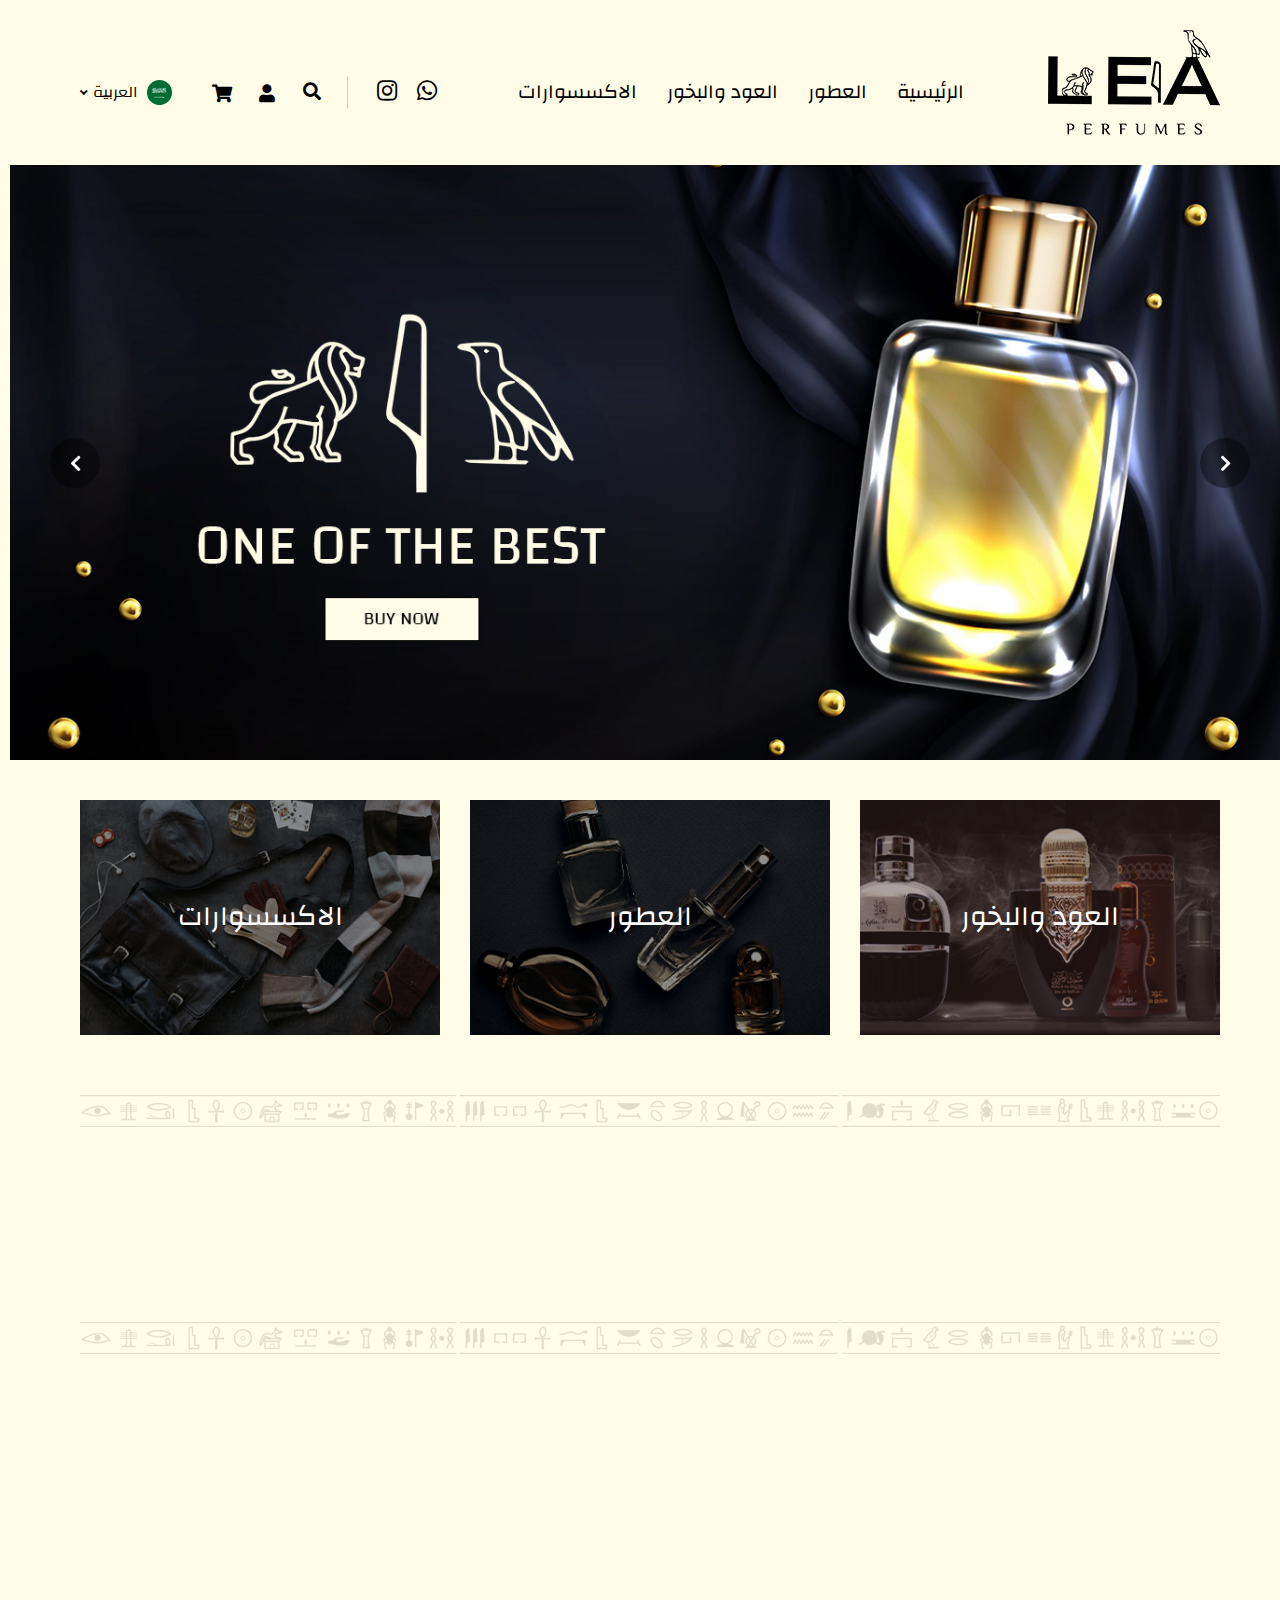
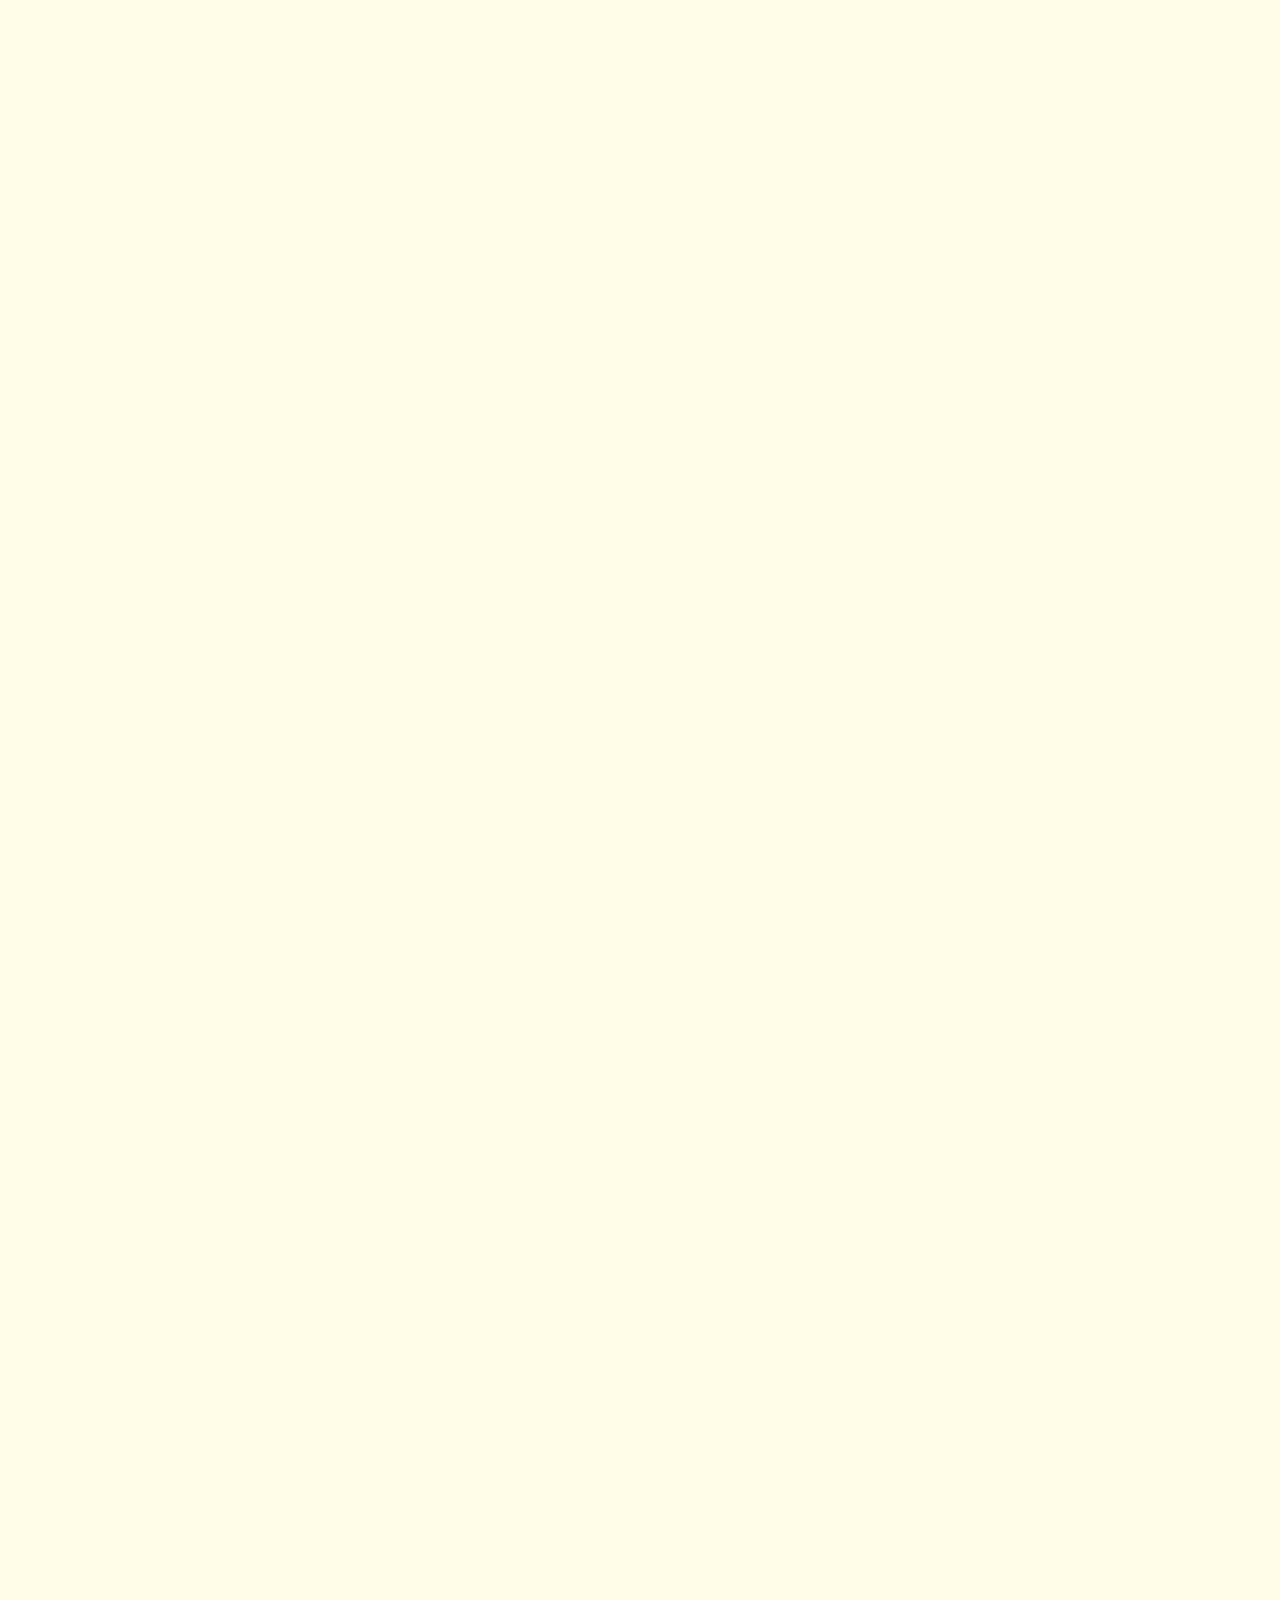
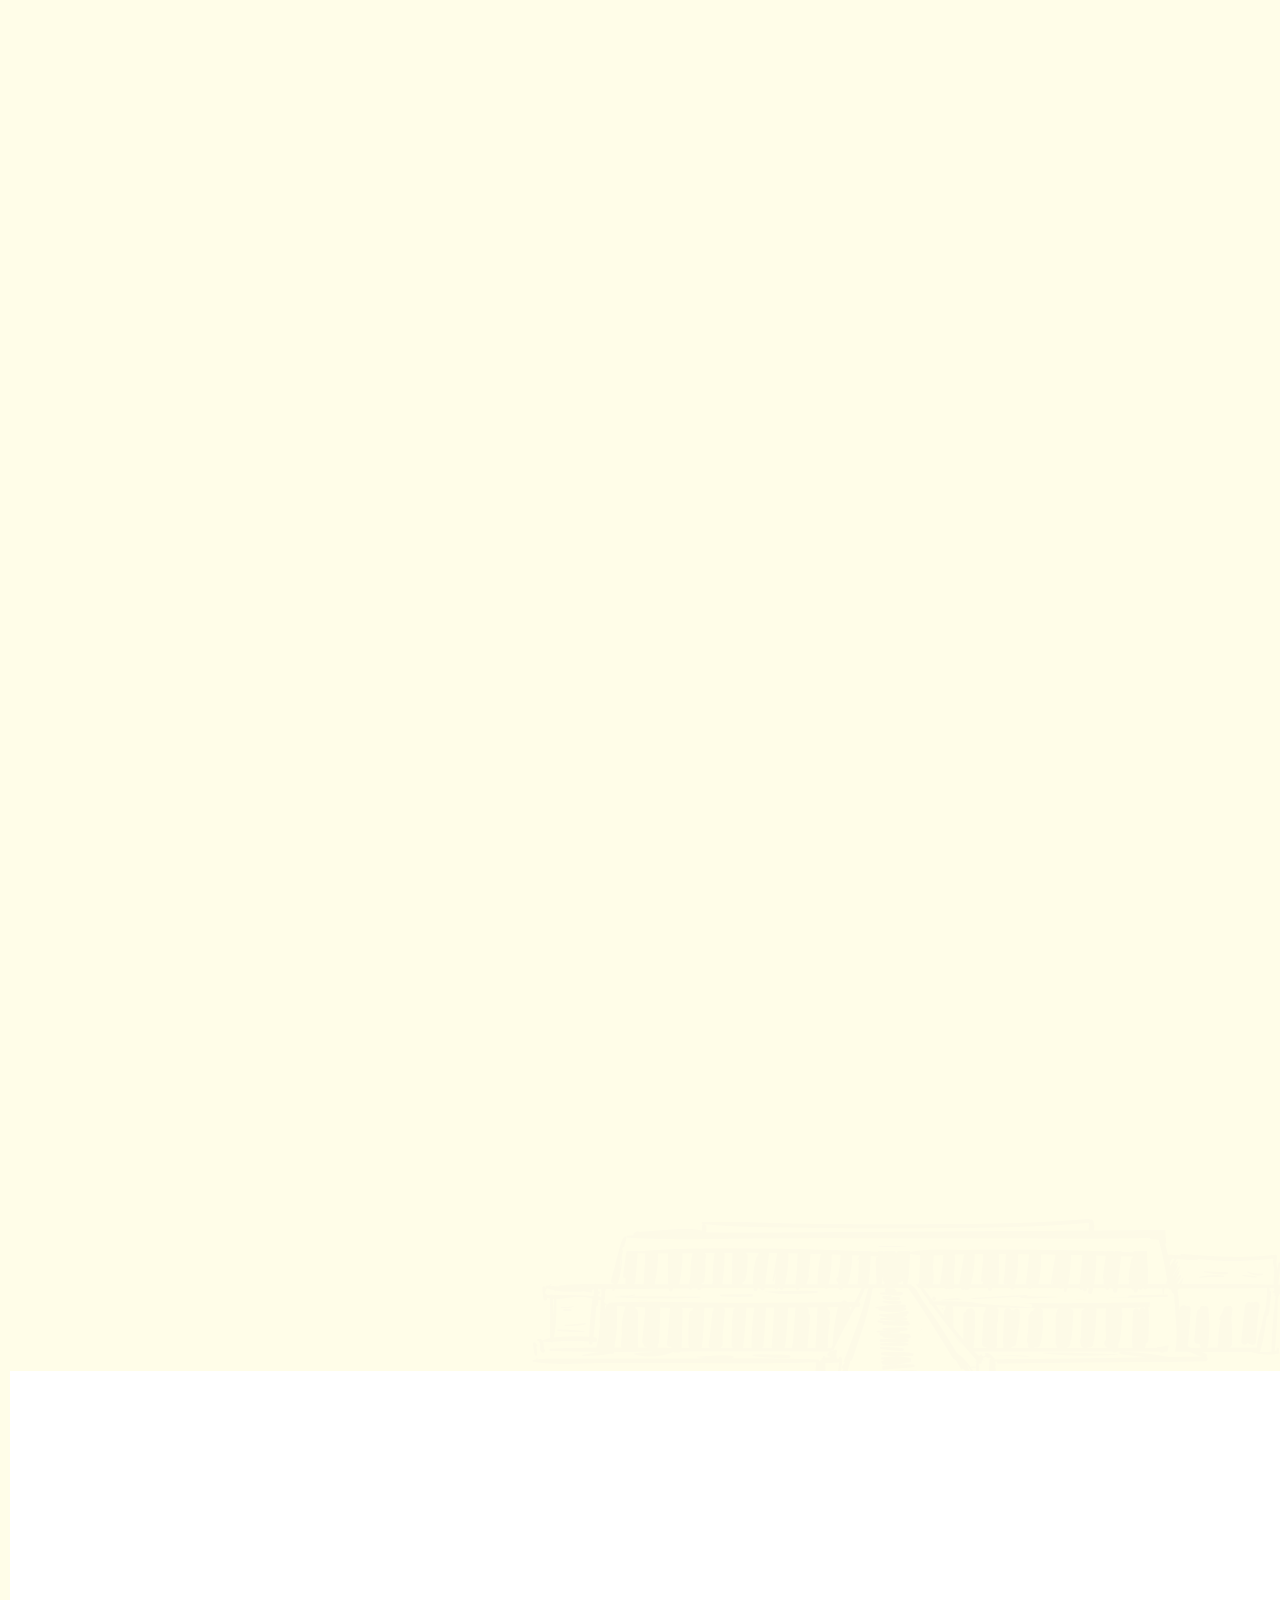
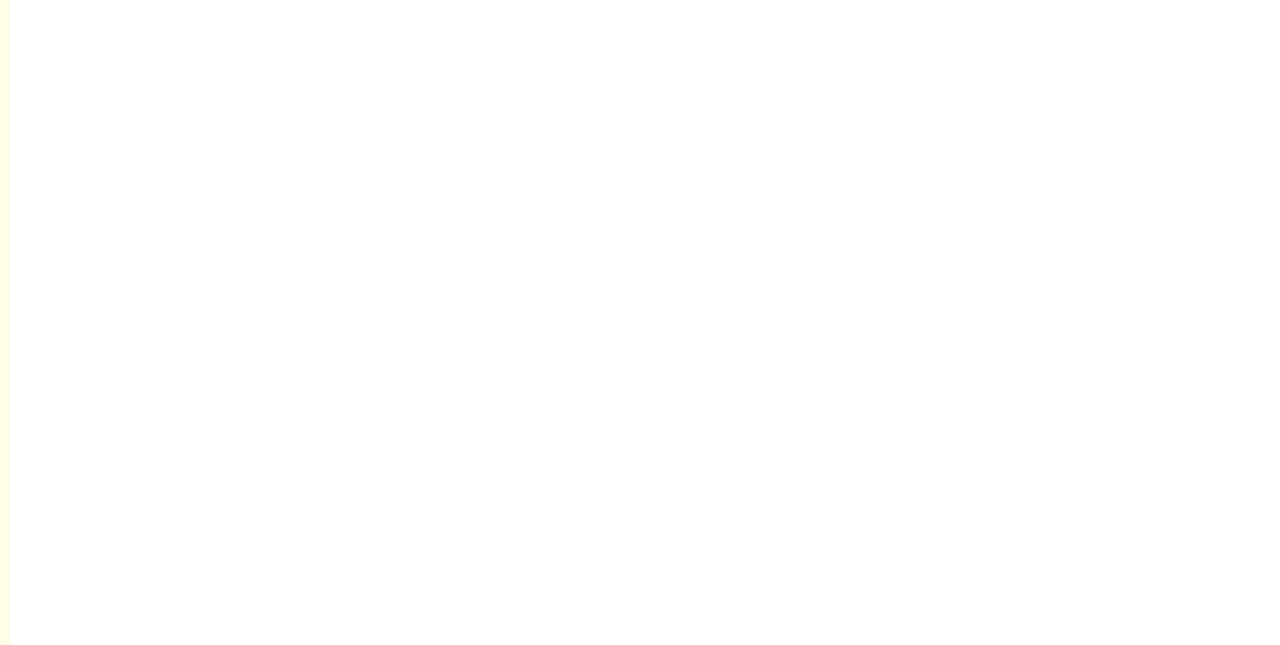
==== commit 40f43b78: "Edit no.1 on pages" ====
--- a/index-ar.html
+++ b/index-ar.html
@@ -81,7 +81,7 @@
                         <div class="search term-tool">
                             <i class="search-icon term-icon open-search"></i>
                         </div>
-                        <button class="close-search-btn"><i class="fa fa-times"></i></button>
+                        <!-- <button class="close-search-btn"><i class="fa fa-times"></i></button> -->
                         <div class="search-box">
                             <div class="search-bar">
                                 <input class="search-input" type="text" placeholder="عن ماذا تبحث ؟">
@@ -368,7 +368,7 @@
             <div class="newsletter-box wow animate__fadeInDown" data-wow-duration="0.7s">
                 <div class="newsletter-content">
                     <h2 class="newsletter-title">النشرة البريدية</h2>
-                    <p class="newsletter-desc">اشترك في النشرة الإخبارية لدينا ليتم تحديثها</p>
+                    <p class="newsletter-desc">اشترك في النشرة الإخبارية لدينا ليصلك كل جديد</p>
                 </div>
                 <div class="email">
                     <input class="email-input" type="text" placeholder="ادخل بريدك الإلكتروني">
@@ -492,8 +492,6 @@
 
     <!-------------------------------------- Overlay background --------------------------------->
     <div class="overlay-box"></div>
-    <div class="overlay-box2"></div>
-    <div class="overlay-box3"></div>
 
 
 
--- a/css/main.css
+++ b/css/main.css
@@ -211,6 +211,18 @@
             font-style: normal;
         }
         /*** Search Box Start ***/
+        
+        .search {
+            z-index: 9999;
+        }
+        
+        .back-color {
+            background-color: var(--main);
+            color: #fff;
+            position: absolute;
+            right: 50%;
+            transform: translate(50%);
+        }
         
         .close-search-btn {
             position: fixed;
@@ -295,6 +307,11 @@
             transition: all 0.4s ease-in-out;
         }
         
+        html[dir=rtl] .search-click {
+            right: auto;
+            left: 15px;
+        }
+        
         .search-click:hover {
             color: var(--hover);
         }
@@ -1096,7 +1113,7 @@
         }
         
         .footer-heading .footer-link {
-            color: var(--hover);
+            color: var(--main);
             text-decoration: none;
             display: flex;
             flex-direction: row;
@@ -1180,33 +1197,9 @@
             height: 100%;
             cursor: pointer;
             display: none;
-            z-index: 9999;
+            z-index: 999;
             background-color: #fffde8;
-            opacity: 0.97;
-        }
-        
-        .overlay-box2 {
-            position: fixed;
-            top: 0;
-            left: 0;
-            width: 100%;
-            height: 100%;
-            cursor: pointer;
-            display: none;
-            z-index: 9999;
-            background-color: rgba(0, 0, 0, 0.7);
-        }
-        
-        .overlay-box3 {
-            position: fixed;
-            top: 0;
-            left: 0;
-            width: 100%;
-            height: 100%;
-            cursor: pointer;
-            display: none;
-            z-index: 9999;
-            background-color: rgba(0, 0, 0, 0.7);
+            opacity: 0.99;
         }
         /*==================================================================================
                                             Page Overlay
@@ -1352,7 +1345,7 @@
                 width: 100%;
                 height: 100%;
                 background: #fffde8;
-                opacity: 0.97;
+                opacity: 0.99;
                 overflow: auto;
                 padding: 40px 20px;
                 z-index: 99999;
@@ -1366,8 +1359,8 @@
             .mo-nav .close {
                 display: block;
                 position: absolute;
-                top: 42px;
-                left: 20px;
+                top: 40px;
+                right: 20px;
                 border: none;
                 outline: none;
                 background-color: transparent;
@@ -1379,8 +1372,8 @@
                 transition: all 0.4s ease-in-out;
             }
             html[dir=rtl] .mo-nav .close {
-                left: auto;
-                right: 20px;
+                right: auto;
+                left: 20px;
             }
             .mo-nav .close:hover {
                 color: var(--hover);
@@ -1388,7 +1381,7 @@
             .mo-nav .lang {
                 display: flex;
                 flex-direction: row;
-                justify-content: flex-end;
+                justify-content: flex-start;
                 align-items: center;
                 margin-bottom: 65px;
             }
@@ -1398,7 +1391,7 @@
             .mo-nav .lang-list {
                 position: absolute;
                 top: 35px;
-                right: 50px;
+                left: -65px;
                 width: 120px;
                 background-color: #fff;
                 text-align: center;
@@ -1412,8 +1405,8 @@
                 display: none;
             }
             html[dir=rtl] .mo-nav .lang-list {
-                right: auto;
-                left: -75px;
+                left: auto;
+                right: 50px;
             }
             .nav-list {
                 flex-direction: column;
@@ -1652,6 +1645,12 @@
                 padding: 0 20px;
             }
         }
+        
+        @media(max-width:767px) {
+            .back-item-img {
+                display: none;
+            }
+        }
         /*********************  Medium Screens ********************/
         
         @media (min-width: 992px)and (max-width: 1199px) {
